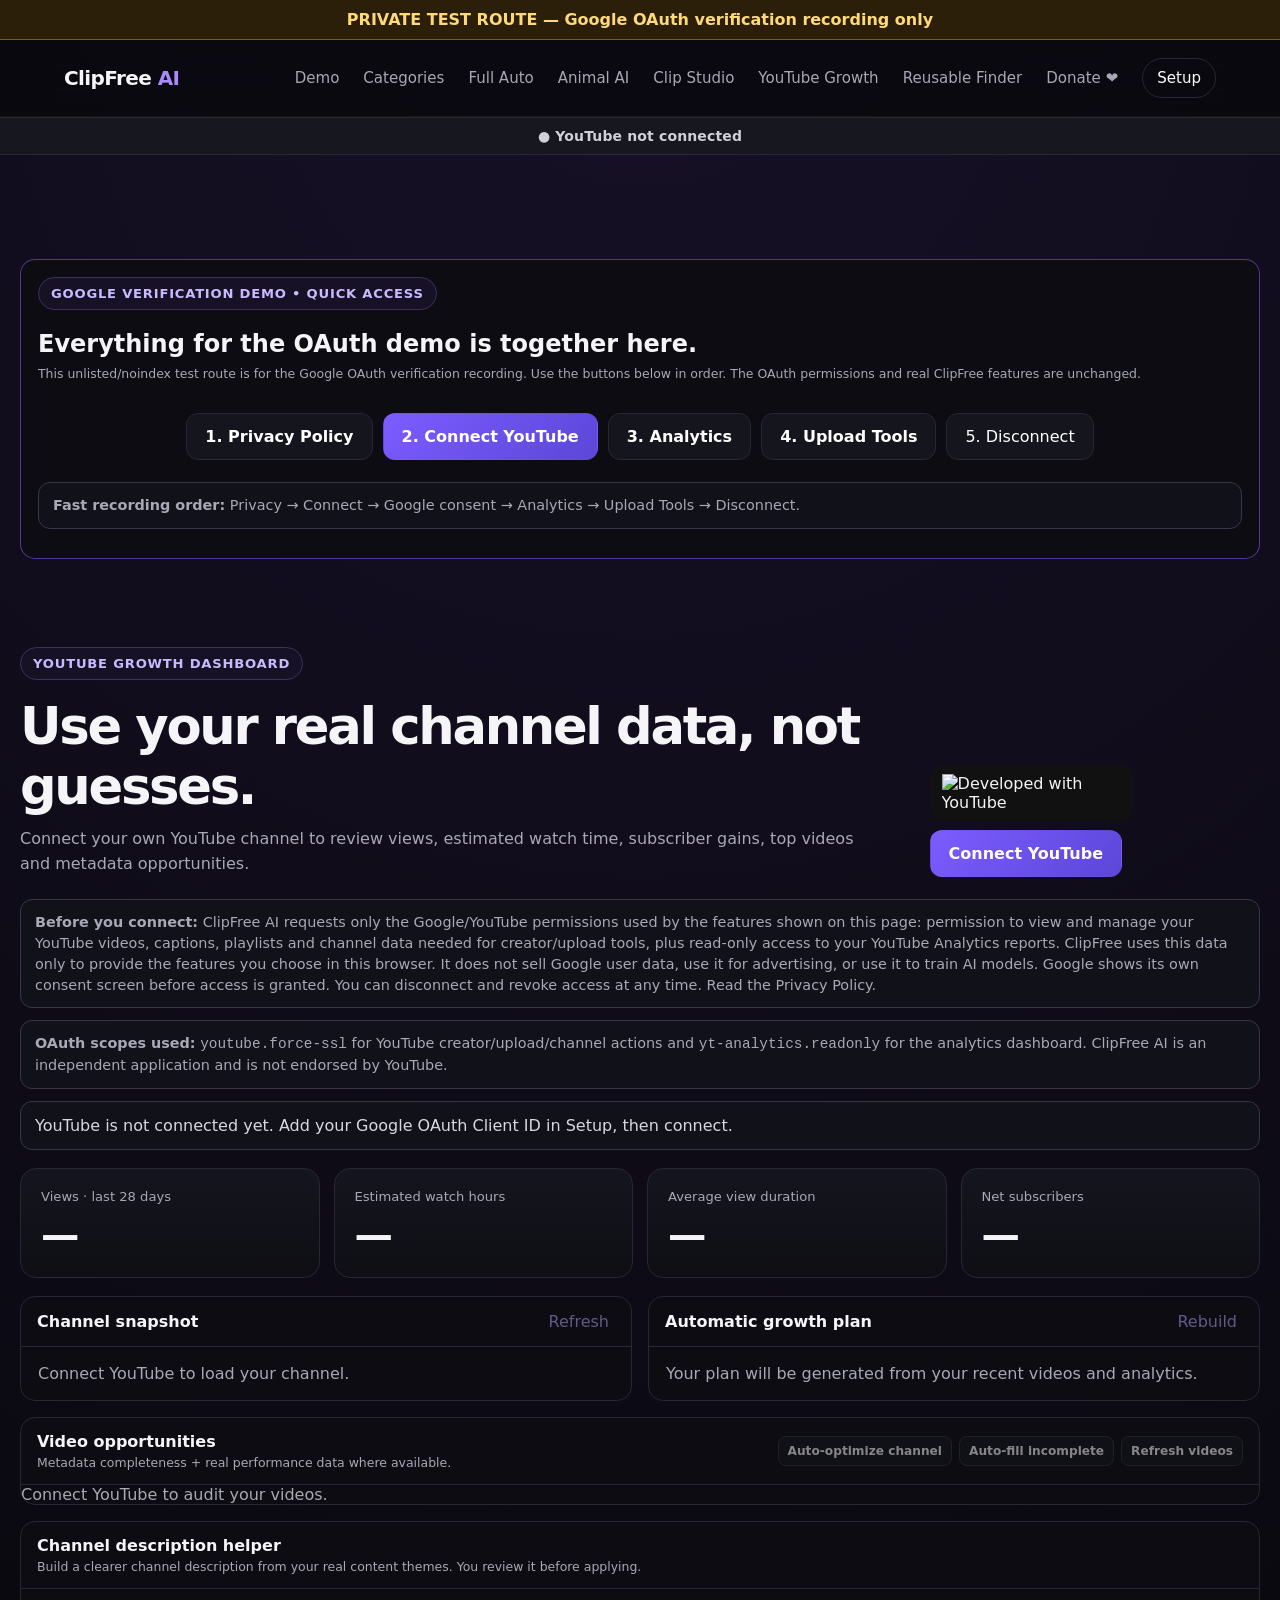
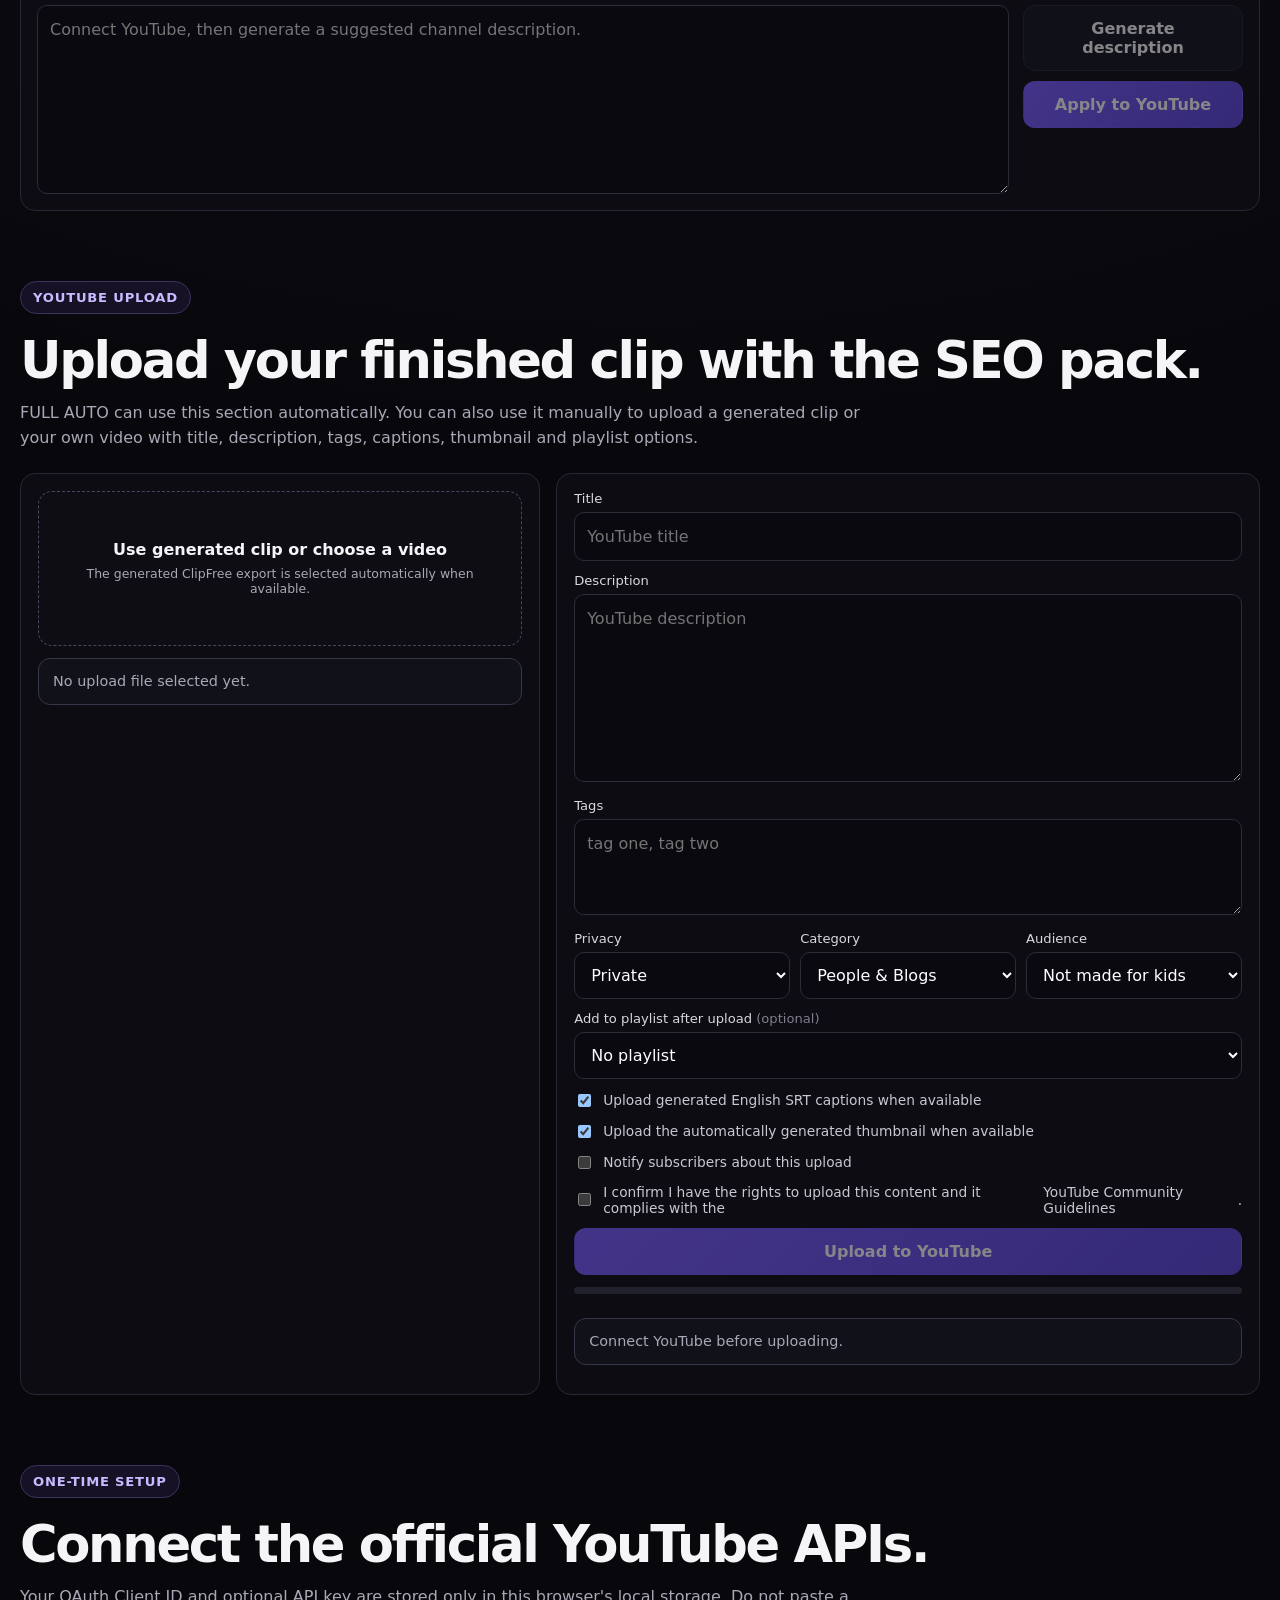
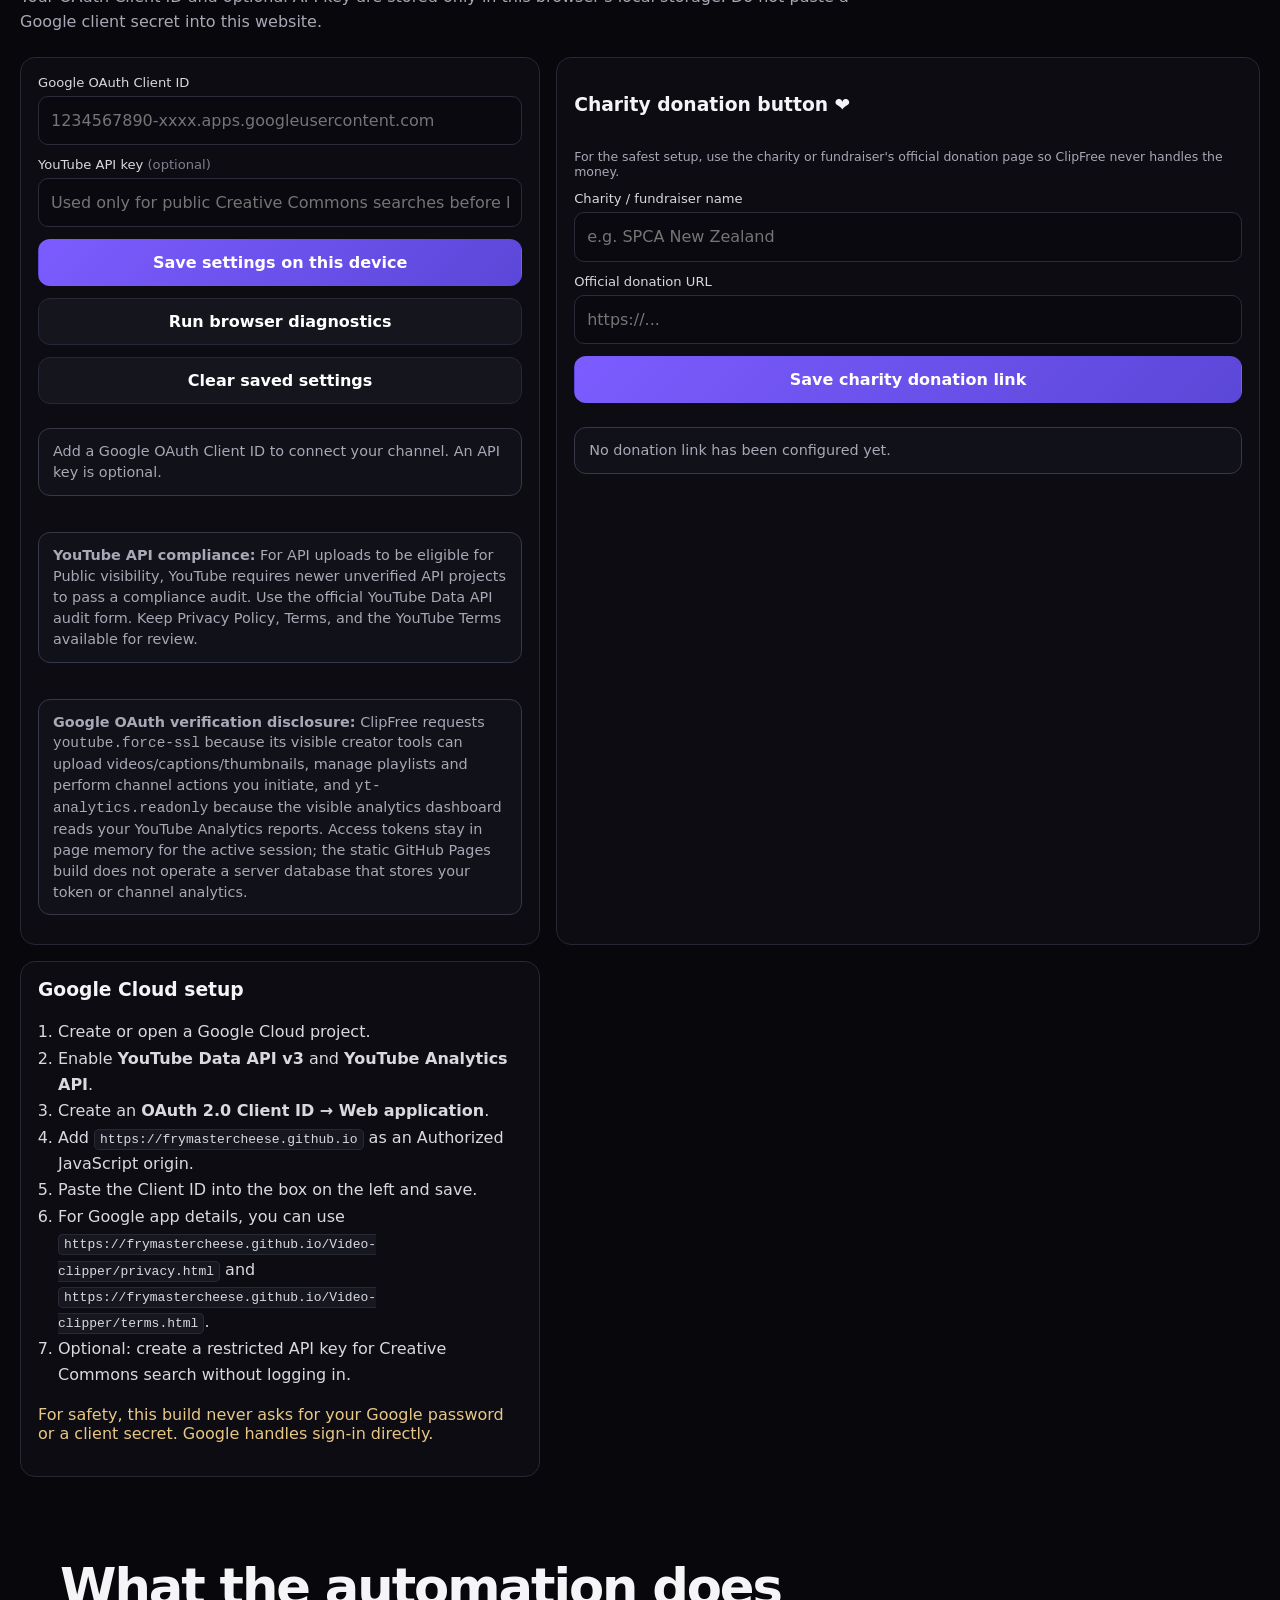
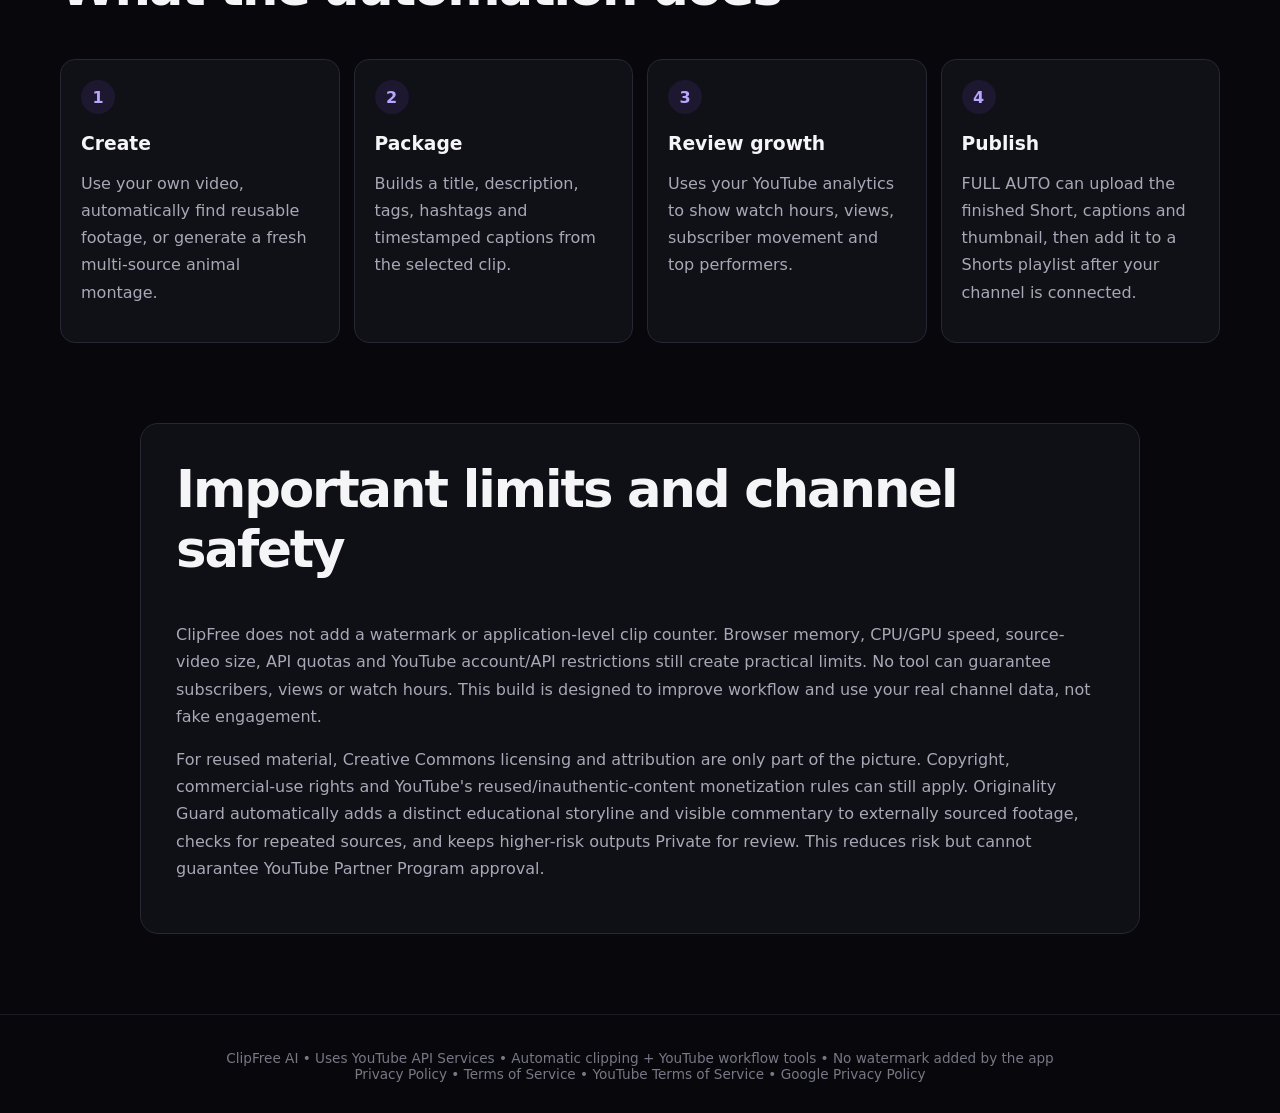
==== oauth-demo.html @ eaf2c815 "Add files via upload" ====
<!doctype html>
<html lang="en">
<head>
  <meta charset="utf-8" />
  <meta name="viewport" content="width=device-width,initial-scale=1" />
  <meta name="theme-color" content="#0b0b10" />
  <title>ClipFree AI — Google OAuth Verification Test Route</title>
  <meta name="description" content="Automatic browser-based AI clipping, YouTube SEO, channel analytics, Creative Commons discovery and YouTube uploads. No watermark added by the app." />
  <meta name="keywords" content="AI video clipper, YouTube Shorts, YouTube SEO, channel analytics, Creative Commons video finder, no watermark video clipper" />
  <meta name="robots" content="noindex,nofollow,noarchive" />
  <meta property="og:type" content="website" />
  <meta property="og:title" content="ClipFree AI — Video Clipper + YouTube Growth Suite" />
  <meta property="og:description" content="Clip videos, build YouTube metadata, review channel performance and upload from one browser-based tool." />
  <meta name="twitter:card" content="summary_large_image" />
  <link rel="stylesheet" href="styles.css" />
  <script src="https://accounts.google.com/gsi/client" async defer></script>
  <script type="application/ld+json">
  {
    "@context":"https://schema.org",
    "@type":"WebApplication",
    "name":"ClipFree AI",
    "applicationCategory":"MultimediaApplication",
    "operatingSystem":"Any modern web browser",
    "offers":{"@type":"Offer","price":"0","priceCurrency":"USD"},
    "description":"Browser-based AI-assisted video clipping, YouTube metadata generation, analytics and channel workflow tools."
  }
  </script>

  <style>
    /* Private verification route: keep all required DOM in place, but hide unrelated UI. */
    body.oauth-demo-route .hero,
    body.oauth-demo-route #category-wizard,
    body.oauth-demo-route #autopilot,
    body.oauth-demo-route #animal-generator,
    body.oauth-demo-route #studio,
    body.oauth-demo-route #finder,
    body.oauth-demo-route #donate { display:none !important; }
    body.oauth-demo-route #verification-demo { padding-top:18px !important; }
    .oauth-test-route-banner {
      padding:10px 14px;
      text-align:center;
      font-weight:900;
      background:#2b1f09;
      color:#ffd978;
      border-bottom:1px solid #735c20;
    }
  </style>

</head>
<body class="oauth-demo-route">
  <div class="oauth-test-route-banner">
    PRIVATE TEST ROUTE — Google OAuth verification recording only
  </div>
  <header class="topbar">
    <a class="brand" href="#">ClipFree <span>AI</span></a>
    <nav>
      <a href="#verification-demo">Demo</a>
      <a href="#category-wizard">Categories</a>
      <a href="#autopilot">Full Auto</a>
      <a href="#animal-generator">Animal AI</a>
      <a href="#studio">Clip Studio</a>
      <a href="#youtube-growth">YouTube Growth</a>
      <a href="#finder">Reusable Finder</a>
      <a href="#donate">Donate ❤️</a>
      <a class="pill" href="#setup">Setup</a>
    </nav>
  </header>

  <a id="topYoutubeConnection" href="#youtube-growth" aria-live="polite"
     style="display:block;text-align:center;text-decoration:none;padding:10px 14px;font-size:14px;font-weight:800;letter-spacing:.01em;background:#17171f;color:#d0d0da;border-top:1px solid #272735;border-bottom:1px solid #272735">
    ● YouTube not connected
  </a>

  <main>
    <section class="hero">
      <div class="badge">AUTO CLIPPING • YOUTUBE SEO • CHANNEL ANALYTICS • NO WATERMARK</div>
      <h1>Turn one video into <span>a complete YouTube workflow.</span></h1>
      <p class="lead">ClipFree AI can transcribe videos, find strong moments, export Shorts, generate YouTube metadata, review your channel analytics, find Creative Commons source videos and upload finished clips after you connect your own YouTube account.</p>
      <div class="hero-actions">
        <a class="primary" href="#autopilot">Start FULL AUTO</a>
        <a class="secondary" href="#animal-generator">Create animal Short</a>
        <button class="secondary donate-action" type="button">Donate to charity ❤️</button>
      </div>
      <div class="trust-row">
        <span>✓ Runs in your browser</span><span>✓ No watermark added</span><span>✓ No paid AI API required</span><span>✓ Official YouTube APIs</span><span>✓ You stay in control of publishing</span>
      </div>
    </section>


    <section id="verification-demo" class="growth-shell" style="padding-top:18px;padding-bottom:18px">
      <section class="growth-card wide-card" style="border:1px solid rgba(139,92,246,.55)">
        <div class="card-body">
          <div class="badge">GOOGLE VERIFICATION DEMO • QUICK ACCESS</div>
          <h2 style="margin-bottom:8px">Everything for the OAuth demo is together here.</h2>
          <p class="subcopy" style="margin-bottom:14px">This unlisted/noindex test route is for the Google OAuth verification recording. Use the buttons below in order. The OAuth permissions and real ClipFree features are unchanged.</p>

          <div class="hero-actions" style="display:flex;flex-wrap:wrap;gap:10px;align-items:center">
            <a class="secondary" href="privacy.html">1. Privacy Policy</a>
            <button id="demoConnectYoutube" class="primary" type="button">2. Connect YouTube</button>
            <a class="secondary" href="#youtube-growth">3. Analytics</a>
            <a class="secondary" href="#upload">4. Upload Tools</a>
            <button id="demoDisconnectYoutube" class="secondary" type="button">5. Disconnect</button>
          </div>

          <div class="notice subtle" style="margin-top:14px">
            <strong>Fast recording order:</strong> Privacy → Connect → Google consent → Analytics → Upload Tools → Disconnect.
          </div>
        </div>
      </section>
    </section>

    <section id="category-wizard" class="growth-shell">
      <div class="section-title">
        <div>
          <div class="badge">CATEGORY PAGES • STEP BY STEP</div>
          <h2>Choose a category, then tap Next.</h2>
          <p>This quick setup fills the existing FULL AUTO and Animal AI controls for you. Use Back and Next like separate pages, then start the workflow from the final page.</p>
        </div>
      </div>

      <section class="growth-card category-wizard-card">
        <div class="card-body">
          <div class="category-wizard-progress" aria-label="Setup progress">
            <span data-wizard-dot="0" class="active">1</span>
            <span data-wizard-dot="1">2</span>
            <span data-wizard-dot="2">3</span>
            <span data-wizard-dot="3">4</span>
          </div>

          <div class="category-wizard-page active" data-wizard-page="0">
            <h3>Page 1 — Choose your category</h3>
            <p class="subcopy">Pick the type of Shorts you want ClipFree to create automatically.</p>
            <div class="category-choice-grid">
              <button type="button" class="category-choice" data-category="lions" data-topic="lion wildlife">🦁 <strong>Lions</strong><span>Big-cat wildlife</span></button>
              <button type="button" class="category-choice" data-category="wildlife" data-topic="wild animals wildlife nature">🌍 <strong>Wildlife</strong><span>Mixed wild animals</span></button>
              <button type="button" class="category-choice" data-category="kittens" data-topic="cute kitten cat playing">🐱 <strong>Kittens</strong><span>Cute cat Shorts</span></button>
              <button type="button" class="category-choice" data-category="puppies" data-topic="cute puppy dog playing">🐶 <strong>Puppies</strong><span>Cute dog Shorts</span></button>
              <button type="button" class="category-choice" data-category="tigers" data-topic="tiger wildlife">🐅 <strong>Tigers</strong><span>Wild big cats</span></button>
              <button type="button" class="category-choice" data-category="elephants" data-topic="elephant wildlife">🐘 <strong>Elephants</strong><span>Safari wildlife</span></button>
              <button type="button" class="category-choice" data-category="wolves" data-topic="wolf wildlife">🐺 <strong>Wolves</strong><span>Predator wildlife</span></button>
              <button type="button" class="category-choice" data-category="bears" data-topic="bear wildlife">🐻 <strong>Bears</strong><span>Wildlife moments</span></button>
            </div>
          </div>

          <div class="category-wizard-page" data-wizard-page="1">
            <h3>Page 2 — Choose the style</h3>
            <p class="subcopy">This controls the story tone and title style. FULL AUTO still checks the actual source before making action claims.</p>
            <div class="category-choice-grid style-grid">
              <button type="button" class="category-choice" data-style="documentary">🎬 <strong>Documentary</strong><span>Clear facts and wildlife context</span></button>
              <button type="button" class="category-choice" data-style="dramatic">⚡ <strong>Dramatic</strong><span>Stronger hooks and action</span></button>
              <button type="button" class="category-choice" data-style="cute">❤️ <strong>Cute</strong><span>Warm, friendly packaging</span></button>
              <button type="button" class="category-choice" data-style="calm">🌿 <strong>Calm</strong><span>Relaxed nature tone</span></button>
            </div>
          </div>

          <div class="category-wizard-page" data-wizard-page="2">
            <h3>Page 3 — Batch and publishing</h3>
            <div class="form-grid category-wizard-form">
              <label><span>How many Shorts?</span>
                <select id="wizardBatchCount">
                  <option value="1">1 Short</option><option value="2">2 Shorts</option><option value="3" selected>3 Shorts</option>
                  <option value="4">4 Shorts</option><option value="5">5 Shorts</option><option value="6">6 Shorts</option>
                  <option value="7">7 Shorts</option><option value="8">8 Shorts</option>
                </select>
              </label>
              <label><span>Visibility</span>
                <select id="wizardPrivacy">
                  <option value="private" selected>Private — safest until API audit passes</option>
                  <option value="unlisted">Unlisted</option>
                  <option value="public">Public — use after YouTube approval</option>
                </select>
              </label>
              <label><span>Audience strategy</span>
                <select id="wizardAudience">
                  <option value="premium-en" selected>International English — US, Canada, UK, Australia, NZ</option>
                </select>
              </label>
            </div>
            <div class="notice subtle">The app can optimize packaging for these English-speaking markets, but YouTube decides which viewers receive each Short.</div>
          </div>

          <div class="category-wizard-page" data-wizard-page="3">
            <h3>Page 4 — Ready</h3>
            <div id="wizardSummary" class="notice good">Choose a category and style to finish setup.</div>
            <div class="wizard-final-actions">
              <button id="wizardStartAnimal" type="button" class="primary">Open Animal AI setup</button>
              <button id="wizardStartAuto" type="button" class="secondary">Open FULL AUTO setup</button>
            </div>
            <p class="subcopy">Your category, topic, style, batch size and visibility are copied into the existing ClipFree controls automatically.</p>
          </div>

          <div class="category-wizard-nav">
            <button id="wizardBack" type="button" class="secondary" disabled>← Back</button>
            <span id="wizardPageLabel">Page 1 of 4</span>
            <button id="wizardNext" type="button" class="primary">Next →</button>
          </div>
        </div>
      </section>
    </section>

    <section id="autopilot" class="growth-shell autopilot-shell">
      <div class="section-title">
        <div>
          <div class="badge">FULL AUTO • FREE VIDEO FINDER • YOUTUBE UPLOAD</div>
          <h2>Pick a source once. ClipFree handles the rest.</h2>
          <p>Use your own video or let ClipFree search Wikimedia Commons for downloadable, openly licensed video. After a source is chosen it can automatically transcribe, find the strongest moment, crop to 9:16, create captions and a thumbnail, generate YouTube SEO and attribution, upload to YouTube, and add the upload to a Shorts playlist.</p>
        </div>
      </div>

      <div class="autopilot-grid">
        <section class="growth-card autopilot-card">
          <div class="card-body form-grid">
            <h3>Option 1 — Find a free video automatically</h3>
            <label><span>Topic</span><input id="autoTopic" type="search" placeholder="e.g. lions, wildlife, animal rescue" /></label>
            <label><span>How many vertical Shorts?</span>
              <select id="autoBatchCount">
                <option value="1" selected>1 Short</option><option value="2">2 Shorts</option><option value="3">3 Shorts</option><option value="4">4 Shorts</option>
                <option value="5">5 Shorts</option><option value="6">6 Shorts</option><option value="7">7 Shorts</option><option value="8">8 Shorts</option>
              </select>
            </label>
            <label><span>FULL AUTO visibility</span>
              <select id="autoPrivacy">
                <option value="private" selected>Private — use until YouTube API audit passes</option>
                <option value="unlisted">Unlisted</option>
                <option value="public">Public — use after YouTube approves the API project</option>
              </select>
            </label>
            <label class="checkline"><input id="autoUploadCertification" type="checkbox" /> I confirm I have the rights to upload this content and it complies with the <a href="https://www.youtube.com/howyoutubeworks/policies/community-guidelines/" target="_blank" rel="noopener">YouTube Community Guidelines</a>.</label>
            <button id="autoFindCreateUpload" class="primary">Find free videos → create → upload batch</button>
            <div id="autoFinderStatus" class="notice subtle">Uses Wikimedia Commons videos with straightforward reuse licences such as Public Domain, CC0 or CC BY. ClipFree keeps source/licence attribution with the upload.</div>
          </div>
        </section>

        <section class="growth-card autopilot-card">
          <div class="card-body form-grid">
            <h3>Option 2 — Use your own video</h3>
            <label class="upload-box compact-upload" for="autoLocalFile">
              <input id="autoLocalFile" type="file" accept="video/*" multiple />
              <strong id="autoLocalFileLabel">Choose 1–8 videos</strong>
              <span>ClipFree processes and uploads them one at a time so your phone uses less memory.</span>
            </label>
            <button id="autoStartLocal" class="primary" disabled>Auto create + upload selected videos</button>
          </div>
        </section>
      </div>

      <section class="growth-card wide-card autopilot-progress-card">
        <div class="card-body">
          <div class="status-line"><span>FULL AUTO status</span><strong id="autoStatusText">Ready</strong></div>
          <div class="progress"><div id="autoProgressBar"></div></div>
          <div id="autoStatusDetail" class="notice subtle">Connect YouTube once, then choose a source. For new/unverified YouTube API projects, Google may force automatic uploads to Private until the project passes its audit.</div>
        </div>
      </section>

      <section class="growth-card wide-card">
        <div class="panel-head">
          <div><h3>Reliable upload queue</h3><p class="subcopy">Each Short is tracked separately. Retryable YouTube server errors are retried automatically up to 3 times. Failed items remain visible instead of disappearing.</p></div>
          <button id="retryFailedUploads" class="secondary small-btn" type="button">Retry failed</button>
        </div>
        <div id="uploadQueue" class="card-body muted">No FULL AUTO jobs yet.</div>
      </section>

      <section class="growth-card wide-card">
        <div class="panel-head"><div><h3>Free downloadable video results</h3><p class="subcopy">These results come from Wikimedia Commons, not YouTube ripping. FULL AUTO filters for Public Domain, CC0 or attribution-only CC BY sources and keeps the source/licence credit in the YouTube description.</p></div></div>
        <div id="commonsResults" class="video-result-grid card-body"></div>
      </section>
    </section>



    <section id="animal-generator" class="growth-shell animal-shell">
      <div class="section-title">
        <div>
          <div class="badge">FREE AI-ASSISTED ANIMAL SHORTS GENERATOR</div>
          <h2>Lions, wildlife, kittens and puppies — up to 8 at once.</h2>
          <p>ClipFree finds multiple reusable animal clips from Wikimedia Commons, builds fresh vertical 9:16 montages in your browser, adds open-licensed real animal sounds when available, creates story captions and stronger thumbnails, then sends every Short through SEO, attribution, upload and Shorts-playlist automation.</p>
        </div>
      </div>

      <div class="animal-preset-row" role="group" aria-label="Animal presets">
        <button class="animal-preset active" data-animal-preset="lions" type="button">🦁 Lions</button>
        <button class="animal-preset" data-animal-preset="wildlife" type="button">🦒 Wild animals</button>
        <button class="animal-preset" data-animal-preset="kittens" type="button">🐱 Cute kittens</button>
        <button class="animal-preset" data-animal-preset="puppies" type="button">🐶 Cute puppies</button>
      </div>

      <div class="autopilot-grid">
        <section class="growth-card">
          <div class="card-body form-grid">
            <h3>Animal video idea</h3>
            <label><span>Custom topic <em>(optional)</em></span><input id="animalTopic" placeholder="e.g. lion cubs playing, funny kittens, safari animals" /></label>
            <label><span>Style</span>
              <select id="animalStyle">
                <option value="documentary" selected>Wildlife documentary</option>
                <option value="cute">Cute & wholesome</option>
                <option value="dramatic">Dramatic / epic</option>
                <option value="calm">Calm / relaxing</option>
              </select>
            </label>
            <label><span>Target length</span>
              <select id="animalDuration">
                <option value="15">About 15 seconds</option>
                <option value="24" selected>About 24 seconds</option>
                <option value="30">About 30 seconds</option>
              </select>
            </label>
            <label><span>How many Shorts in this batch?</span>
              <select id="animalBatchCount">
                <option value="1" selected>1 Short</option><option value="2">2 Shorts</option><option value="3">3 Shorts</option><option value="4">4 Shorts</option>
                <option value="5">5 Shorts</option><option value="6">6 Shorts</option><option value="7">7 Shorts</option><option value="8">8 Shorts</option>
              </select>
            </label>
            <label class="checkline"><input id="animalSounds" type="checkbox" checked /> Add real open-licensed animal sounds automatically when a suitable recording is available</label>
            <button id="generateAnimalVideo" class="primary big-auto-button" type="button">✨ Generate + upload animal Shorts</button>
            <div id="animalGeneratorStatus" class="notice subtle">Choose 1–8. ClipFree creates each vertical 9:16 Short one at a time, adds SEO, story captions, thumbnail, attribution and real animal audio when available, then uploads automatically.</div>
            <div class="progress"><div id="animalGeneratorProgress"></div></div>
          </div>
        </section>

        <section class="growth-card">
          <div class="panel-head"><div><h3>Sources used</h3><p class="subcopy">ClipFree only uses results whose metadata indicates a straightforward reuse licence. Always keep the generated attribution in the description.</p></div></div>
          <div id="animalSourceResults" class="animal-source-list card-body muted">Press Generate to find suitable sources.</div>
        </section>
      </div>
    </section>

    <section id="studio" class="studio-shell">
      <aside class="sidebar">
        <h2>Automatic Clip Studio</h2>
        <p>Choose a video. With Auto Mode enabled, the site handles transcription, highlight selection, SEO and export.</p>

        <label class="upload-box" for="videoInput">
          <input id="videoInput" type="file" accept="video/*" />
          <strong>Choose a video</strong>
          <span>MP4, MOV, WebM and most browser-readable formats</span>
        </label>

        <label class="toggle-card">
          <span>
            <strong>Auto Mode</strong>
            <small>Analyze → best highlight → YouTube SEO → export</small>
          </span>
          <input id="autoMode" type="checkbox" checked />
        </label>

        <label class="toggle-card compact-toggle">
          <span>
            <strong>Auto-export best clip</strong>
            <small>Automatically renders the top-ranked clip</small>
          </span>
          <input id="autoExport" type="checkbox" checked />
        </label>

        <div class="control-group">
          <label for="ratio">Output format</label>
          <select id="ratio">
            <option value="9:16" selected>9:16 — YouTube Shorts / Reels / TikTok</option>
            <option value="1:1">1:1 — Square</option>
            <option value="16:9">16:9 — YouTube / Landscape</option>
            <option value="original">Original</option>
          </select>
        </div>

        <div class="control-group">
          <label for="clipLength">Automatic clip length</label>
          <select id="clipLength">
            <option value="30">Around 30 seconds</option>
            <option value="45" selected>Around 45 seconds</option>
            <option value="60">Up to 60 seconds</option>
          </select>
        </div>

        <div class="control-group inline-two">
          <div>
            <label for="startTime">Start (sec)</label>
            <input id="startTime" type="number" min="0" step="0.1" value="0" />
          </div>
          <div>
            <label for="endTime">End (sec)</label>
            <input id="endTime" type="number" min="0" step="0.1" value="30" />
          </div>
        </div>

        <button id="aiButton" class="primary full" disabled>Run automatic AI</button>
        <button id="exportButton" class="secondary full" disabled>Export selected clip</button>

        <div class="status-card">
          <div class="status-line"><span>Status</span><strong id="statusText">Waiting for a video</strong></div>
          <div class="progress"><div id="progressBar"></div></div>
          <small id="statusHint">First use may download the free AI model and video engine.</small>
        </div>
      </aside>

      <section class="workspace">
        <div class="video-card">
          <video id="preview" controls playsinline></video>
          <div id="emptyPreview" class="empty-preview">
            <div class="play-icon">▶</div>
            <h3>Your video preview will appear here</h3>
            <p>Auto Mode starts after the video is ready.</p>
          </div>
        </div>

        <div class="panel-grid">
          <section class="panel">
            <div class="panel-head">
              <h3>AI highlights</h3>
              <span id="highlightCount" class="counter">0 clips</span>
            </div>
            <div id="highlights" class="highlights empty-list">Upload a video to automatically find highlights.</div>
          </section>

          <section class="panel">
            <div class="panel-head"><h3>Transcript</h3><button id="copyTranscript" class="text-btn" disabled>Copy</button></div>
            <div id="transcript" class="transcript empty-list">Your transcript will appear here.</div>
          </section>
        </div>

        <section class="seo-panel">
          <div class="panel-head seo-head">
            <div>
              <h3>YouTube SEO Pack</h3>
              <p>Automatically generated from the selected clip.</p>
            </div>
            <button id="copySeo" class="secondary small-btn" disabled>Copy all SEO</button>
          </div>

          <div class="seo-grid">
            <label class="seo-field seo-title-field">
              <span>YouTube title</span>
              <textarea id="seoTitle" rows="2" placeholder="Generated title will appear here"></textarea>
              <button class="copy-field" data-copy="seoTitle" disabled>Copy title</button>
            </label>

            <label class="seo-field seo-description-field">
              <span>Description</span>
              <textarea id="seoDescription" rows="7" placeholder="Generated description will appear here"></textarea>
              <button class="copy-field" data-copy="seoDescription" disabled>Copy description</button>
            </label>

            <label class="seo-field">
              <span>Tags / keywords</span>
              <textarea id="seoTags" rows="5" placeholder="Generated tags will appear here"></textarea>
              <button class="copy-field" data-copy="seoTags" disabled>Copy tags</button>
            </label>

            <label class="seo-field">
              <span>Hashtags</span>
              <textarea id="seoHashtags" rows="5" placeholder="Generated hashtags will appear here"></textarea>
              <button class="copy-field" data-copy="seoHashtags" disabled>Copy hashtags</button>
            </label>
          </div>

          <div class="seo-actions">
            <button id="downloadSeo" class="secondary" disabled>Download SEO text</button>
            <button id="downloadSrt" class="secondary" disabled>Download captions (.srt)</button>
          </div>
        </section>

        <section id="downloadPanel" class="download-panel hidden">
          <div>
            <strong>Your clip is ready</strong>
            <p>No watermark added. The finished clip can also be sent to the YouTube Upload section below.</p>
          </div>
          <a id="downloadLink" class="primary" download="clipfree-ai-youtube-short.mp4">Download clip</a>
        </section>
      </section>
    </section>

    <section id="youtube-growth" class="growth-shell">
      <div class="section-title">
        <div>
          <div class="badge">YOUTUBE GROWTH DASHBOARD</div>
          <h2>Use your real channel data, not guesses.</h2>
          <p>Connect your own YouTube channel to review views, estimated watch time, subscriber gains, top videos and metadata opportunities.</p>
        </div>
        <div class="connect-actions">
          <a href="#upload" aria-label="Go to ClipFree's YouTube upload tools" style="display:inline-flex;align-items:center;justify-content:center;background:#111;border-radius:10px;padding:8px 12px;text-decoration:none">
            <img src="https://developers.google.com/static/youtube/images/developed-with-youtube-sentence-case-light.png" alt="Developed with YouTube" style="display:block;width:180px;max-width:42vw;height:auto" />
          </a>
          <button id="connectYoutube" class="primary">Connect YouTube</button>
          <button id="disconnectYoutube" class="secondary hidden">Disconnect</button>
        </div>
      </div>

      <div class="notice subtle" style="margin-bottom:12px">
        <strong>Before you connect:</strong> ClipFree AI requests only the Google/YouTube permissions used by the features shown on this page: permission to view and manage your YouTube videos, captions, playlists and channel data needed for creator/upload tools, plus read-only access to your YouTube Analytics reports. ClipFree uses this data only to provide the features you choose in this browser. It does not sell Google user data, use it for advertising, or use it to train AI models. Google shows its own consent screen before access is granted. You can disconnect and revoke access at any time. <a href="privacy.html">Read the Privacy Policy</a>.
      </div>
      <div class="notice subtle" style="margin-bottom:12px">
        <strong>OAuth scopes used:</strong> <code>youtube.force-ssl</code> for YouTube creator/upload/channel actions and <code>yt-analytics.readonly</code> for the analytics dashboard. ClipFree AI is an independent application and is not endorsed by YouTube.
      </div>

      <div id="youtubeConnectionStatus" class="notice">YouTube is not connected yet. Add your Google OAuth Client ID in Setup, then connect.</div>

      <div class="metric-grid">
        <article class="metric-card"><span>Views · last 28 days</span><strong id="metricViews">—</strong></article>
        <article class="metric-card"><span>Estimated watch hours</span><strong id="metricWatchHours">—</strong></article>
        <article class="metric-card"><span>Average view duration</span><strong id="metricAvgDuration">—</strong></article>
        <article class="metric-card"><span>Net subscribers</span><strong id="metricNetSubs">—</strong></article>
      </div>

      <div class="growth-grid">
        <section class="growth-card">
          <div class="panel-head"><h3>Channel snapshot</h3><button id="refreshChannel" class="text-btn" disabled>Refresh</button></div>
          <div id="channelSnapshot" class="card-body muted">Connect YouTube to load your channel.</div>
        </section>

        <section class="growth-card">
          <div class="panel-head"><h3>Automatic growth plan</h3><button id="buildGrowthPlan" class="text-btn" disabled>Rebuild</button></div>
          <div id="growthPlan" class="card-body muted">Your plan will be generated from your recent videos and analytics.</div>
        </section>
      </div>

      <section class="growth-card wide-card">
        <div class="panel-head">
          <div><h3>Video opportunities</h3><p class="subcopy">Metadata completeness + real performance data where available.</p></div>
          <div class="mini-actions"><button id="autoOptimizeChannel" class="primary small-btn" disabled>Auto-optimize channel</button><button id="autoFixMetadata" class="secondary small-btn" disabled>Auto-fill incomplete</button><button id="loadMoreVideos" class="secondary small-btn" disabled>Refresh videos</button></div>
        </div>
        <div id="videoAuditTable" class="table-wrap muted">Connect YouTube to audit your videos.</div>
      </section>

      <section class="growth-card wide-card">
        <div class="panel-head"><div><h3>Channel description helper</h3><p class="subcopy">Build a clearer channel description from your real content themes. You review it before applying.</p></div></div>
        <div class="editor-row">
          <textarea id="channelDescriptionDraft" rows="7" placeholder="Connect YouTube, then generate a suggested channel description."></textarea>
          <div class="stack-actions">
            <button id="generateChannelDescription" class="secondary" disabled>Generate description</button>
            <button id="applyChannelDescription" class="primary" disabled>Apply to YouTube</button>
          </div>
        </div>
      </section>
    </section>

    <section id="finder" class="growth-shell">
      <div class="section-title">
        <div>
          <div class="badge">YOUTUBE CREATIVE COMMONS DISCOVERY</div>
          <h2>Find YouTube videos marked for reuse.</h2>
          <p>This separate discovery tool searches videos YouTube reports as Creative Commons and builds attribution text. It does not rip or download YouTube videos. For a source ClipFree can automatically download and process, use the FULL AUTO Wikimedia Commons finder above.</p>
        </div>
      </div>

      <div class="finder-bar">
        <input id="ccSearchQuery" type="search" placeholder="Search a topic, e.g. New Zealand travel" />
        <button id="ccSearchButton" class="primary">Find Creative Commons videos</button>
      </div>
      <div id="ccFinderStatus" class="notice subtle">Connect YouTube or add an API key in Setup to search.</div>
      <div id="ccResults" class="video-result-grid"></div>
    </section>

    <section id="upload" class="growth-shell">
      <div class="section-title">
        <div>
          <div class="badge">YOUTUBE UPLOAD</div>
          <h2>Upload your finished clip with the SEO pack.</h2>
          <p>FULL AUTO can use this section automatically. You can also use it manually to upload a generated clip or your own video with title, description, tags, captions, thumbnail and playlist options.</p>
        </div>
      </div>

      <div class="upload-grid">
        <section class="growth-card">
          <div class="card-body">
            <label class="upload-box compact-upload" for="youtubeUploadFile">
              <input id="youtubeUploadFile" type="file" accept="video/*" />
              <strong id="youtubeUploadFileLabel">Use generated clip or choose a video</strong>
              <span>The generated ClipFree export is selected automatically when available.</span>
            </label>
            <div id="youtubeUploadReady" class="notice subtle">No upload file selected yet.</div>
          </div>
        </section>

        <section class="growth-card">
          <div class="card-body form-grid">
            <label><span>Title</span><input id="uploadTitle" maxlength="100" placeholder="YouTube title" /></label>
            <label><span>Description</span><textarea id="uploadDescription" rows="7" placeholder="YouTube description"></textarea></label>
            <label><span>Tags</span><textarea id="uploadTags" rows="3" placeholder="tag one, tag two"></textarea></label>
            <div class="inline-three">
              <label><span>Privacy</span><select id="uploadPrivacy"><option value="private" selected>Private</option><option value="unlisted">Unlisted</option><option value="public">Public</option></select></label>
              <label><span>Category</span><select id="uploadCategory"><option value="22" selected>People & Blogs</option><option value="15">Pets & Animals</option><option value="24">Entertainment</option><option value="10">Music</option><option value="26">Howto & Style</option><option value="28">Science & Technology</option><option value="27">Education</option></select></label>
              <label><span>Audience</span><select id="uploadMadeForKids"><option value="false" selected>Not made for kids</option><option value="true">Made for kids</option></select></label>
            </div>
            <label><span>Add to playlist after upload <em>(optional)</em></span><select id="uploadPlaylist"><option value="">No playlist</option></select></label>
            <label class="checkline"><input id="uploadCaptions" type="checkbox" checked /> Upload generated English SRT captions when available</label>
            <label class="checkline"><input id="uploadThumbnail" type="checkbox" checked /> Upload the automatically generated thumbnail when available</label>
            <label class="checkline"><input id="notifySubscribers" type="checkbox" /> Notify subscribers about this upload</label>
            <label class="checkline"><input id="uploadCertification" type="checkbox" /> I confirm I have the rights to upload this content and it complies with the <a href="https://www.youtube.com/howyoutubeworks/policies/community-guidelines/" target="_blank" rel="noopener">YouTube Community Guidelines</a>.</label>
            <button id="uploadToYoutube" class="primary" disabled>Upload to YouTube</button>
            <div class="progress upload-progress"><div id="youtubeUploadProgress"></div></div>
            <div id="youtubeUploadStatus" class="notice subtle">Connect YouTube before uploading.</div>
          </div>
        </section>
      </div>
    </section>

    <section id="setup" class="growth-shell setup-shell">
      <div class="section-title">
        <div>
          <div class="badge">ONE-TIME SETUP</div>
          <h2>Connect the official YouTube APIs.</h2>
          <p>Your OAuth Client ID and optional API key are stored only in this browser's local storage. Do not paste a Google client secret into this website.</p>
        </div>
      </div>

      <div class="setup-grid">
        <section class="growth-card">
          <div class="card-body form-grid">
            <label><span>Google OAuth Client ID</span><input id="googleClientId" placeholder="1234567890-xxxx.apps.googleusercontent.com" autocomplete="off" /></label>
            <label><span>YouTube API key <em>(optional)</em></span><input id="youtubeApiKey" placeholder="Used only for public Creative Commons searches before login" autocomplete="off" /></label>
            <button id="saveYoutubeSettings" class="primary">Save settings on this device</button>
            <button id="runDiagnostics" class="secondary">Run browser diagnostics</button>
            <button id="clearYoutubeSettings" class="secondary">Clear saved settings</button>
            <div id="settingsStatus" class="notice subtle">No credentials are bundled in this website.</div>
            <div id="diagnosticsStatus" class="notice subtle hidden"></div>
            <div class="notice subtle">
              <strong>YouTube API compliance:</strong> For API uploads to be eligible for Public visibility, YouTube requires newer unverified API projects to pass a compliance audit. Use the official
              <a href="https://support.google.com/youtube/contact/yt_api_form" target="_blank" rel="noopener">YouTube Data API audit form</a>.
              Keep <a href="privacy.html">Privacy Policy</a>, <a href="terms.html">Terms</a>, and the <a href="https://www.youtube.com/t/terms" target="_blank" rel="noopener">YouTube Terms</a> available for review.
            </div>
            <div class="notice subtle">
              <strong>Google OAuth verification disclosure:</strong> ClipFree requests <code>youtube.force-ssl</code> because its visible creator tools can upload videos/captions/thumbnails, manage playlists and perform channel actions you initiate, and <code>yt-analytics.readonly</code> because the visible analytics dashboard reads your YouTube Analytics reports. Access tokens stay in page memory for the active session; the static GitHub Pages build does not operate a server database that stores your token or channel analytics.
            </div>
          </div>
        </section>

        <section class="growth-card">
          <div class="card-body form-grid">
            <h3>Charity donation button ❤️</h3>
            <p class="subcopy">For the safest setup, use the charity or fundraiser's official donation page so ClipFree never handles the money.</p>
            <label><span>Charity / fundraiser name</span><input id="charityName" placeholder="e.g. SPCA New Zealand" autocomplete="off" /></label>
            <label><span>Official donation URL</span><input id="charityDonationUrl" placeholder="https://..." inputmode="url" autocomplete="off" /></label>
            <button id="saveCharitySettings" class="primary" type="button">Save charity donation link</button>
            <div id="charitySettingsStatus" class="notice subtle">No donation link has been configured yet.</div>
          </div>
        </section>

        <section class="growth-card">
          <div class="card-body setup-steps">
            <h3>Google Cloud setup</h3>
            <ol>
              <li>Create or open a Google Cloud project.</li>
              <li>Enable <strong>YouTube Data API v3</strong> and <strong>YouTube Analytics API</strong>.</li>
              <li>Create an <strong>OAuth 2.0 Client ID → Web application</strong>.</li>
              <li>Add <code>https://frymastercheese.github.io</code> as an Authorized JavaScript origin.</li>
              <li>Paste the Client ID into the box on the left and save.</li>
              <li>For Google app details, you can use <code>https://frymastercheese.github.io/Video-clipper/privacy.html</code> and <code>https://frymastercheese.github.io/Video-clipper/terms.html</code>.</li>
              <li>Optional: create a restricted API key for Creative Commons search without logging in.</li>
            </ol>
            <p class="warning-copy">For safety, this build never asks for your Google password or a client secret. Google handles sign-in directly.</p>
          </div>
        </section>
      </div>
    </section>



    <section id="donate" class="growth-shell donation-shell">
      <div class="donation-card">
        <div>
          <div class="badge">GIVE BACK ❤️</div>
          <h2>Support a charity directly.</h2>
          <p id="donationMessage">The owner can connect an official charity or fundraiser donation page in Setup. ClipFree does not collect or hold the donation.</p>
        </div>
        <button class="primary donation-main donate-action" type="button">Donate to charity ❤️</button>
      </div>
    </section>

    <section id="how" class="info-section">
      <h2>What the automation does</h2>
      <div class="cards">
        <article><span>1</span><h3>Create</h3><p>Use your own video, automatically find reusable footage, or generate a fresh multi-source animal montage.</p></article>
        <article><span>2</span><h3>Package</h3><p>Builds a title, description, tags, hashtags and timestamped captions from the selected clip.</p></article>
        <article><span>3</span><h3>Review growth</h3><p>Uses your YouTube analytics to show watch hours, views, subscriber movement and top performers.</p></article>
        <article><span>4</span><h3>Publish</h3><p>FULL AUTO can upload the finished Short, captions and thumbnail, then add it to a Shorts playlist after your channel is connected.</p></article>
      </div>
    </section>

    <section id="privacy" class="privacy-section">
      <h2>Important limits and channel safety</h2>
      <p>ClipFree does not add a watermark or application-level clip counter. Browser memory, CPU/GPU speed, source-video size, API quotas and YouTube account/API restrictions still create practical limits. No tool can guarantee subscribers, views or watch hours. This build is designed to improve workflow and use your real channel data, not fake engagement.</p>
      <p>For reused material, Creative Commons licensing and attribution are only part of the picture. Copyright, commercial-use rights and YouTube's reused/inauthentic-content monetization rules can still apply. Originality Guard automatically adds a distinct educational storyline and visible commentary to externally sourced footage, checks for repeated sources, and keeps higher-risk outputs Private for review. This reduces risk but cannot guarantee YouTube Partner Program approval.</p>
    </section>
  </main>

  <footer>ClipFree AI • Uses YouTube API Services • Automatic clipping + YouTube workflow tools • No watermark added by the app<br><a href="privacy.html">Privacy Policy</a> • <a href="terms.html">Terms of Service</a> • <a href="https://www.youtube.com/t/terms" target="_blank" rel="noopener">YouTube Terms of Service</a> • <a href="https://policies.google.com/privacy" target="_blank" rel="noopener">Google Privacy Policy</a></footer>

  <script type="module" src="app.js"></script>
  <script type="module" src="youtube.js"></script>
  <script type="module" src="animal-generator.js"></script>
  <script type="module" src="site.js"></script>
  <script type="module" src="premium-auto.js"></script>
  <script type="module" src="originality-guard.js"></script>
  <script type="module" src="category-pages.js"></script>
  <script>
    (() => {
      const demoConnect = document.getElementById('demoConnectYoutube');
      const demoDisconnect = document.getElementById('demoDisconnectYoutube');

      demoConnect?.addEventListener('click', () => {
        document.getElementById('connectYoutube')?.click();
      });

      demoDisconnect?.addEventListener('click', () => {
        document.getElementById('disconnectYoutube')?.click();
      });
    })();
  </script>

  <script>
    window.addEventListener('load', () => {
      setTimeout(() => document.getElementById('verification-demo')?.scrollIntoView({block:'start'}), 250);
    });
  </script>

</body>
</html>
---- styles.css ----
:root{
  color-scheme:dark;
  --bg:#08080c;
  --panel:#111119;
  --panel2:#171720;
  --line:#272735;
  --text:#f5f5f7;
  --muted:#a8a8b6;
  --accent:#7c5cff;
  --accent2:#a78bfa;
  --good:#42d392;
}
*{box-sizing:border-box}
html{scroll-behavior:smooth}
body{margin:0;font-family:Inter,ui-sans-serif,system-ui,-apple-system,BlinkMacSystemFont,"Segoe UI",sans-serif;background:radial-gradient(circle at top,#171027 0,#08080c 34%);color:var(--text)}
a{color:inherit;text-decoration:none}
button,input,select,textarea{font:inherit}
button{cursor:pointer}.hidden{display:none!important}
button:disabled{opacity:.5;cursor:not-allowed}
.topbar{position:sticky;top:0;z-index:20;display:flex;justify-content:space-between;align-items:center;padding:18px clamp(20px,5vw,80px);background:rgba(8,8,12,.78);backdrop-filter:blur(20px);border-bottom:1px solid rgba(255,255,255,.06)}
.brand{font-weight:900;font-size:1.25rem;letter-spacing:-.03em}.brand span{color:var(--accent2)}
nav{display:flex;align-items:center;gap:24px;color:var(--muted);font-size:.94rem}nav a:hover{color:white}.pill{padding:10px 14px;border:1px solid var(--line);border-radius:999px;color:white}
.hero{padding:100px 20px 70px;text-align:center;max-width:1050px;margin:auto}.badge{display:inline-flex;padding:8px 12px;border:1px solid #3d315f;border-radius:999px;background:#171126;color:#c9baff;font-size:.82rem;font-weight:800;letter-spacing:.06em}.hero h1{font-size:clamp(2.6rem,7vw,5.7rem);line-height:.95;letter-spacing:-.065em;margin:25px 0 24px}.hero h1 span{background:linear-gradient(90deg,#fff,#a78bfa,#6ee7f9);-webkit-background-clip:text;background-clip:text;color:transparent}.lead{max-width:820px;margin:auto;color:var(--muted);font-size:clamp(1.05rem,2vw,1.3rem);line-height:1.65}.hero-actions{display:flex;justify-content:center;gap:12px;margin:32px 0 22px;flex-wrap:wrap}.primary,.secondary{display:inline-flex;align-items:center;justify-content:center;border-radius:12px;padding:13px 18px;border:1px solid transparent;font-weight:800}.primary{background:linear-gradient(135deg,var(--accent),#5b47d8);color:white}.primary:hover{filter:brightness(1.1)}.secondary{background:#15151e;border-color:var(--line);color:white}.full{width:100%;margin-top:10px}.small-btn{padding:10px 13px}.trust-row{display:flex;justify-content:center;gap:22px;flex-wrap:wrap;color:#c5c5cf;font-size:.9rem}.trust-row span::first-letter{color:var(--good)}
.studio-shell{max-width:1450px;margin:0 auto 80px;padding:12px 20px;display:grid;grid-template-columns:350px 1fr;gap:20px}.sidebar,.workspace{border:1px solid var(--line);background:rgba(15,15,22,.94);border-radius:18px}.sidebar{padding:22px;align-self:start;position:sticky;top:90px}.sidebar h2{margin:0 0 8px}.sidebar>p{color:var(--muted);font-size:.9rem;line-height:1.5;margin-top:0}.upload-box{border:1.5px dashed #47475d;border-radius:14px;min-height:130px;display:flex;flex-direction:column;align-items:center;justify-content:center;text-align:center;padding:18px;margin:22px 0;background:#0d0d13}.upload-box:hover{border-color:var(--accent2)}.upload-box input{display:none}.upload-box strong{font-size:1rem}.upload-box span{font-size:.78rem;color:var(--muted);margin-top:7px}
.toggle-card{display:flex;align-items:center;justify-content:space-between;gap:14px;background:#151125;border:1px solid #3d315f;border-radius:12px;padding:13px 14px;margin-bottom:10px}.toggle-card strong{display:block;font-size:.9rem}.toggle-card small{display:block;color:#aaa1c9;font-size:.74rem;margin-top:4px;line-height:1.35}.toggle-card input{width:20px;height:20px;accent-color:var(--accent)}.compact-toggle{background:#0f0f16;border-color:var(--line)}
.control-group{margin-top:16px}.control-group label{display:block;color:#d2d2da;font-size:.84rem;margin-bottom:7px}.control-group input,.control-group select{width:100%;background:#0c0c12;color:white;border:1px solid var(--line);border-radius:10px;padding:11px}.inline-two{display:grid;grid-template-columns:1fr 1fr;gap:10px}.status-card{margin-top:16px;background:#0c0c12;border:1px solid var(--line);padding:13px;border-radius:12px}.status-line{display:flex;justify-content:space-between;gap:12px;font-size:.82rem}.status-line span{color:var(--muted)}.status-line strong{text-align:right}.progress{height:7px;background:#22222c;border-radius:999px;overflow:hidden;margin:11px 0}.progress div{height:100%;width:0;background:linear-gradient(90deg,var(--accent),#22d3ee);transition:width .25s}.status-card small{color:#858594;line-height:1.4;display:block}
.workspace{padding:20px;min-width:0}.video-card{position:relative;aspect-ratio:16/9;background:#050508;border:1px solid #242431;border-radius:15px;overflow:hidden;display:grid;place-items:center}.video-card video{width:100%;height:100%;object-fit:contain;display:none;background:black}.empty-preview{text-align:center;color:var(--muted);padding:20px}.empty-preview h3{color:white;margin-bottom:5px}.play-icon{width:60px;height:60px;border-radius:50%;display:grid;place-items:center;margin:auto;background:#1e1833;color:#b6a7ff;font-size:1.4rem;padding-left:4px}.panel-grid{display:grid;grid-template-columns:1fr 1fr;gap:18px;margin-top:18px}.panel{background:#0c0c12;border:1px solid var(--line);border-radius:14px;min-height:290px;overflow:hidden}.panel-head{display:flex;justify-content:space-between;align-items:center;padding:14px 16px;border-bottom:1px solid var(--line)}.panel-head h3{margin:0;font-size:1rem}.counter{font-size:.78rem;color:#c7bbff;background:#1b1630;padding:5px 8px;border-radius:999px}.text-btn{border:0;background:transparent;color:#b6a7ff}.empty-list{color:#7f7f8f;padding:18px;font-size:.9rem}.highlights{display:grid;gap:9px;padding:12px}.highlight{border:1px solid #2a2a38;background:#111118;border-radius:11px;padding:12px;cursor:pointer}.highlight:hover,.highlight.active{border-color:#765cff;background:#171126}.highlight-top{display:flex;justify-content:space-between;gap:10px;font-size:.8rem;color:#b9b9c6}.highlight p{margin:8px 0 0;line-height:1.45;color:#ececf0;font-size:.9rem}.score{color:#a78bfa;font-weight:800}.transcript{max-height:420px;overflow:auto;padding:14px 16px;color:#dadade;line-height:1.65;font-size:.9rem}.transcript .segment{display:block;margin-bottom:7px}.transcript time{color:#8e7cff;font-size:.76rem;margin-right:7px}
.seo-panel{margin-top:18px;background:#0c0c12;border:1px solid var(--line);border-radius:14px;overflow:hidden}.seo-head>div p{margin:4px 0 0;color:var(--muted);font-size:.8rem}.seo-grid{display:grid;grid-template-columns:1fr 1fr;gap:14px;padding:16px}.seo-field{display:block}.seo-field>span{display:block;font-size:.82rem;color:#d8d8df;margin-bottom:7px}.seo-field textarea{width:100%;resize:vertical;min-height:95px;background:#0a0a10;border:1px solid #292936;border-radius:10px;color:#f1f1f4;padding:12px;line-height:1.5}.seo-title-field,.seo-description-field{grid-column:1/-1}.copy-field{margin-top:7px;background:transparent;color:#b9aaff;border:0;padding:0;font-size:.78rem}.seo-actions{display:flex;gap:10px;flex-wrap:wrap;padding:0 16px 16px}
.download-panel{margin-top:18px;border:1px solid #315941;background:#0d1c15;border-radius:14px;padding:16px;display:flex;align-items:center;justify-content:space-between;gap:15px}.download-panel p{margin:4px 0 0;color:#9ac7ac;font-size:.88rem}
.info-section,.privacy-section{max-width:1200px;margin:80px auto;padding:0 20px}.info-section h2,.privacy-section h2{font-size:clamp(2rem,4vw,3.2rem);letter-spacing:-.04em}.cards{display:grid;grid-template-columns:repeat(4,1fr);gap:14px}.cards article{background:#101017;border:1px solid var(--line);border-radius:15px;padding:20px}.cards article span{width:34px;height:34px;border-radius:50%;background:#1d1730;color:#b8a6ff;display:grid;place-items:center;font-weight:900}.cards h3{margin-bottom:7px}.cards p,.privacy-section p{color:var(--muted);line-height:1.7}.privacy-section{padding:35px;max-width:1000px;background:#0f0f16;border:1px solid var(--line);border-radius:18px}.privacy-section h2{margin-top:0}footer{text-align:center;padding:35px;color:#777786;border-top:1px solid #1c1c25;font-size:.85rem}
@media(max-width:980px){nav a:not(.pill){display:none}.studio-shell{grid-template-columns:1fr}.sidebar{position:static}.panel-grid,.cards{grid-template-columns:1fr 1fr}}
@media(max-width:700px){.topbar{padding:14px 16px}.hero{padding-top:70px}.hero h1{font-size:3rem}.studio-shell{padding:8px}.sidebar,.workspace{border-radius:14px}.panel-grid,.cards,.seo-grid{grid-template-columns:1fr}.seo-title-field,.seo-description-field{grid-column:auto}.workspace{padding:10px}.download-panel{align-items:stretch;flex-direction:column}.trust-row{gap:10px 16px}.inline-two{grid-template-columns:1fr 1fr}.seo-head{align-items:flex-start;gap:10px;flex-direction:column}}

/* YouTube Growth Suite */
.growth-shell{max-width:1450px;margin:70px auto;padding:0 20px}.section-title{display:flex;align-items:flex-end;justify-content:space-between;gap:24px;margin-bottom:22px}.section-title h2{font-size:clamp(2rem,4vw,3.4rem);letter-spacing:-.045em;margin:16px 0 10px}.section-title p{color:var(--muted);line-height:1.6;max-width:850px;margin:0}.connect-actions{display:flex;gap:10px;flex-wrap:wrap}.notice{border:1px solid #373748;background:#111119;border-radius:12px;padding:12px 14px;color:#d8d8df;line-height:1.45;margin:12px 0}.notice.subtle{color:var(--muted);font-size:.9rem}.notice.good{border-color:#315941;background:#0d1c15;color:#a8ddb9}.notice.bad{border-color:#69363a;background:#201013;color:#ffb7bd}.metric-grid{display:grid;grid-template-columns:repeat(4,1fr);gap:14px;margin:18px 0}.metric-card{background:linear-gradient(180deg,#15151f,#0e0e14);border:1px solid var(--line);border-radius:16px;padding:20px}.metric-card span{display:block;color:var(--muted);font-size:.82rem}.metric-card strong{display:block;font-size:clamp(1.65rem,3vw,2.5rem);margin-top:8px;letter-spacing:-.04em}.growth-grid{display:grid;grid-template-columns:1fr 1fr;gap:16px}.growth-card{background:#0c0c12;border:1px solid var(--line);border-radius:15px;overflow:hidden}.wide-card{margin-top:16px}.card-body{padding:17px}.muted{color:var(--muted)}.subcopy{margin:4px 0 0;color:var(--muted);font-size:.78rem}.snapshot-grid{display:grid;grid-template-columns:1fr 1fr;gap:10px}.snapshot-grid div{background:#111118;border:1px solid #242431;border-radius:11px;padding:12px}.snapshot-grid small{display:block;color:var(--muted);margin-bottom:4px}.snapshot-grid strong{word-break:break-word}.plan-list{display:grid;gap:10px}.plan-item{border:1px solid #292936;background:#101018;border-radius:11px;padding:12px}.plan-item strong{display:block;margin-bottom:4px}.plan-item p{margin:0;color:var(--muted);line-height:1.5;font-size:.9rem}.table-wrap{overflow:auto}.audit-table{width:100%;border-collapse:collapse;min-width:850px}.audit-table th,.audit-table td{padding:12px 14px;text-align:left;border-bottom:1px solid #22222c;vertical-align:top;font-size:.84rem}.audit-table th{color:#bdbdc8;background:#101017;position:sticky;top:0}.audit-table td{color:#e3e3e8}.audit-table .muted-cell{color:var(--muted)}.health-pill{display:inline-flex;align-items:center;border-radius:999px;padding:5px 8px;font-weight:800;font-size:.74rem;background:#1b1630;color:#c7bbff}.health-pill.good{background:#102319;color:#8ee0aa}.health-pill.warn{background:#2a2111;color:#ffd080}.mini-actions{display:flex;gap:7px;flex-wrap:wrap}.mini-actions button{padding:7px 9px;border-radius:8px;border:1px solid #343443;background:#14141d;color:#fff;font-size:.76rem}.mini-actions button:hover{border-color:#7c5cff}.editor-row{display:grid;grid-template-columns:1fr 220px;gap:14px;padding:16px}.editor-row textarea,.form-grid input,.form-grid textarea,.form-grid select,.finder-bar input{width:100%;background:#09090f;color:#fff;border:1px solid #2c2c39;border-radius:10px;padding:12px;line-height:1.45}.stack-actions{display:flex;flex-direction:column;gap:10px}.finder-bar{display:grid;grid-template-columns:1fr auto;gap:10px}.video-result-grid{display:grid;grid-template-columns:repeat(3,1fr);gap:14px;margin-top:16px}.video-result{border:1px solid var(--line);background:#0c0c12;border-radius:14px;overflow:hidden}.video-result img{display:block;width:100%;aspect-ratio:16/9;object-fit:cover;background:#050508}.video-result .result-body{padding:13px}.video-result h3{font-size:.98rem;line-height:1.35;margin:0 0 7px}.video-result p{margin:0;color:var(--muted);font-size:.82rem;line-height:1.45}.result-actions{display:flex;gap:8px;flex-wrap:wrap;margin-top:11px}.result-actions a,.result-actions button{font-size:.78rem;padding:8px 10px;border-radius:9px}.result-actions a{background:#181820;border:1px solid #343443}.result-actions button{background:#171126;color:#c7bbff;border:1px solid #403262}.upload-grid,.setup-grid{display:grid;grid-template-columns:.85fr 1.15fr;gap:16px}.compact-upload{margin:0;min-height:155px}.form-grid{display:grid;gap:12px}.form-grid label>span{display:block;color:#d8d8df;font-size:.82rem;margin-bottom:6px}.form-grid label em{font-style:normal;color:#7f7f8f}.inline-three{display:grid;grid-template-columns:repeat(3,1fr);gap:10px}.checkline{display:flex!important;align-items:center;gap:9px;color:#c8c8d1!important;font-size:.86rem}.checkline input{width:auto}.upload-progress{margin:0}.setup-steps h3{margin-top:0}.setup-steps ol{padding-left:20px;color:#d9d9df;line-height:1.65}.setup-steps code{background:#171720;border:1px solid #292936;padding:2px 5px;border-radius:5px}.warning-copy{color:#e8c786!important}.channel-title{display:flex;align-items:center;gap:12px}.channel-title img{width:56px;height:56px;border-radius:50%;object-fit:cover}.channel-title h3{margin:0 0 3px}.channel-title p{margin:0;color:var(--muted);font-size:.84rem}.kpi-note{color:var(--muted);font-size:.76rem;margin-top:5px}.link-button{background:none;border:0;padding:0;color:#a997ff;text-decoration:underline}.spinner{display:inline-block;width:15px;height:15px;border:2px solid #4a4a58;border-top-color:#b7a6ff;border-radius:50%;animation:spin 1s linear infinite;vertical-align:-2px;margin-right:6px}@keyframes spin{to{transform:rotate(360deg)}}

@media(max-width:1000px){.metric-grid{grid-template-columns:1fr 1fr}.growth-grid,.upload-grid,.setup-grid{grid-template-columns:1fr}.video-result-grid{grid-template-columns:1fr 1fr}.editor-row{grid-template-columns:1fr}.stack-actions{flex-direction:row;flex-wrap:wrap}}
@media(max-width:700px){.section-title{align-items:flex-start;flex-direction:column}.metric-grid{grid-template-columns:1fr 1fr}.video-result-grid{grid-template-columns:1fr}.finder-bar{grid-template-columns:1fr}.inline-three{grid-template-columns:1fr}.snapshot-grid{grid-template-columns:1fr}.metric-card{padding:15px}.growth-shell{padding:0 10px}.editor-row{padding:10px}.connect-actions{width:100%}.connect-actions button{flex:1}.topbar nav a:nth-child(2),.topbar nav a:nth-child(3){display:none}}


/* FULL AUTO */
.autopilot-shell{margin-top:28px}
.autopilot-grid{display:grid;grid-template-columns:1fr 1fr;gap:16px}
.autopilot-card h3{margin:0 0 6px;font-size:1.05rem}
.autopilot-progress-card{border-color:#493f70;background:linear-gradient(180deg,#11101a,#0c0c12)}
.autopilot-progress-card .progress{height:10px;margin:14px 0}
.autopilot-progress-card .status-line strong{color:#c9baff}
#commonsResults.card-body{padding:16px}
#commonsResults:empty::before{content:'Search a topic with FULL AUTO to see downloadable open-licensed sources here.';display:block;color:var(--muted);padding:12px}
@media(max-width:850px){.autopilot-grid{grid-template-columns:1fr}}

/* Animal generator + charity */
.animal-shell{position:relative}.animal-shell:before{content:"";position:absolute;inset:-20px 0 auto;height:220px;pointer-events:none;background:radial-gradient(circle at 15% 0,rgba(124,92,255,.12),transparent 55%)}
.animal-preset-row{display:flex;gap:10px;flex-wrap:wrap;margin:0 0 16px}.animal-preset{border:1px solid #343443;background:#101018;color:#e9e9ef;border-radius:999px;padding:11px 15px;font-weight:800}.animal-preset:hover,.animal-preset.active{border-color:#8069ff;background:#211940;color:#fff;box-shadow:0 0 0 1px rgba(128,105,255,.2) inset}.big-auto-button{min-height:54px;font-size:1rem}.animal-source-list{display:grid;gap:10px}.animal-source-item{display:grid;grid-template-columns:110px 1fr;gap:12px;align-items:center;border:1px solid #272733;background:#101017;border-radius:12px;padding:9px}.animal-source-item img{width:110px;height:78px;object-fit:cover;border-radius:9px;background:#050508}.animal-source-item strong{display:block;color:#f3f3f6;line-height:1.35}.animal-source-item small{display:block;color:var(--muted);margin:5px 0;line-height:1.35}.animal-source-item a{color:#b8a7ff;font-size:.78rem;text-decoration:underline}.donation-shell{margin-top:80px}.donation-card{display:flex;align-items:center;justify-content:space-between;gap:28px;background:linear-gradient(135deg,#12101b,#1b1430 65%,#15151f);border:1px solid #493a75;border-radius:22px;padding:clamp(24px,5vw,48px);box-shadow:0 20px 80px rgba(0,0,0,.25)}.donation-card h2{font-size:clamp(2rem,4vw,3.5rem);letter-spacing:-.05em;margin:16px 0 10px}.donation-card p{color:var(--muted);line-height:1.65;max-width:760px;margin:0}.donation-main{white-space:nowrap;min-height:58px;padding-left:24px;padding-right:24px}.hero-actions button.secondary{appearance:none;font:inherit;cursor:pointer}
@media(max-width:700px){.animal-source-item{grid-template-columns:88px 1fr}.animal-source-item img{width:88px;height:68px}.donation-card{align-items:stretch;flex-direction:column}.donation-main{width:100%}.animal-preset-row{display:grid;grid-template-columns:1fr 1fr}.animal-preset{width:100%}}
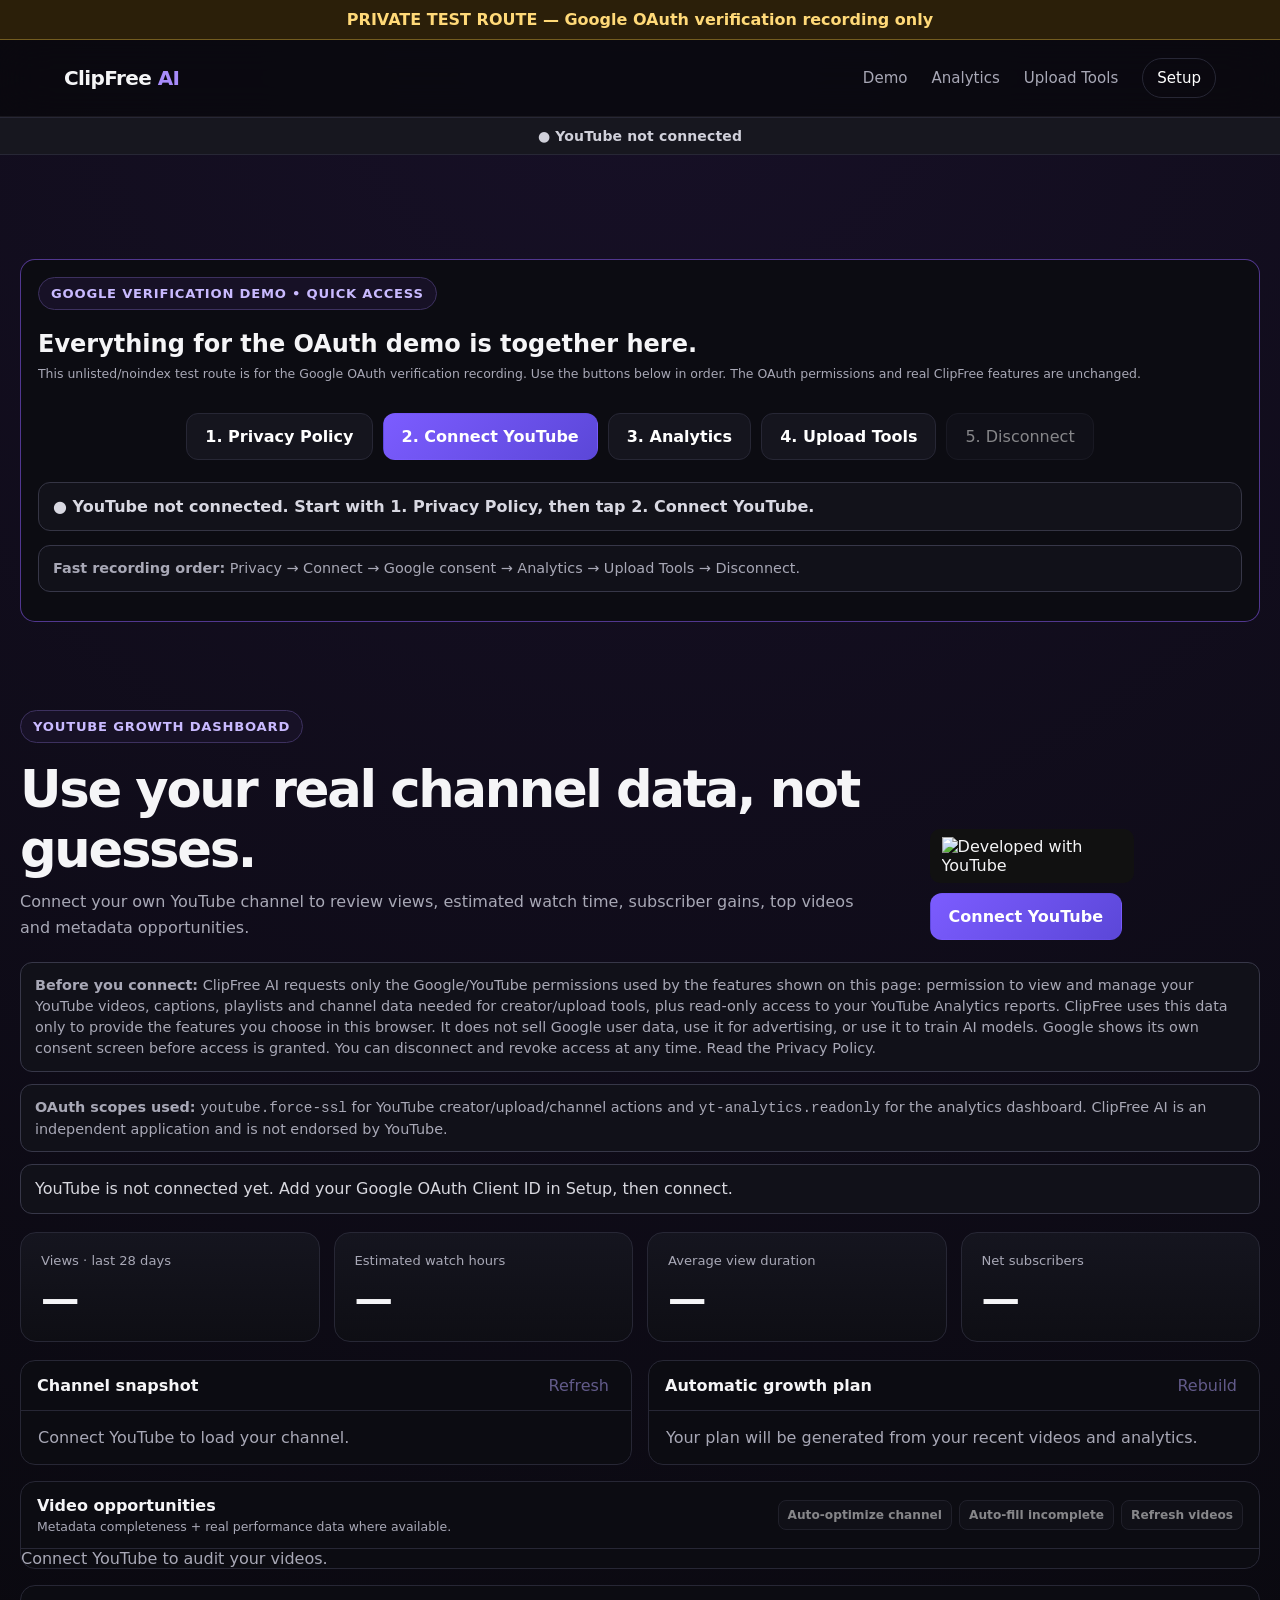
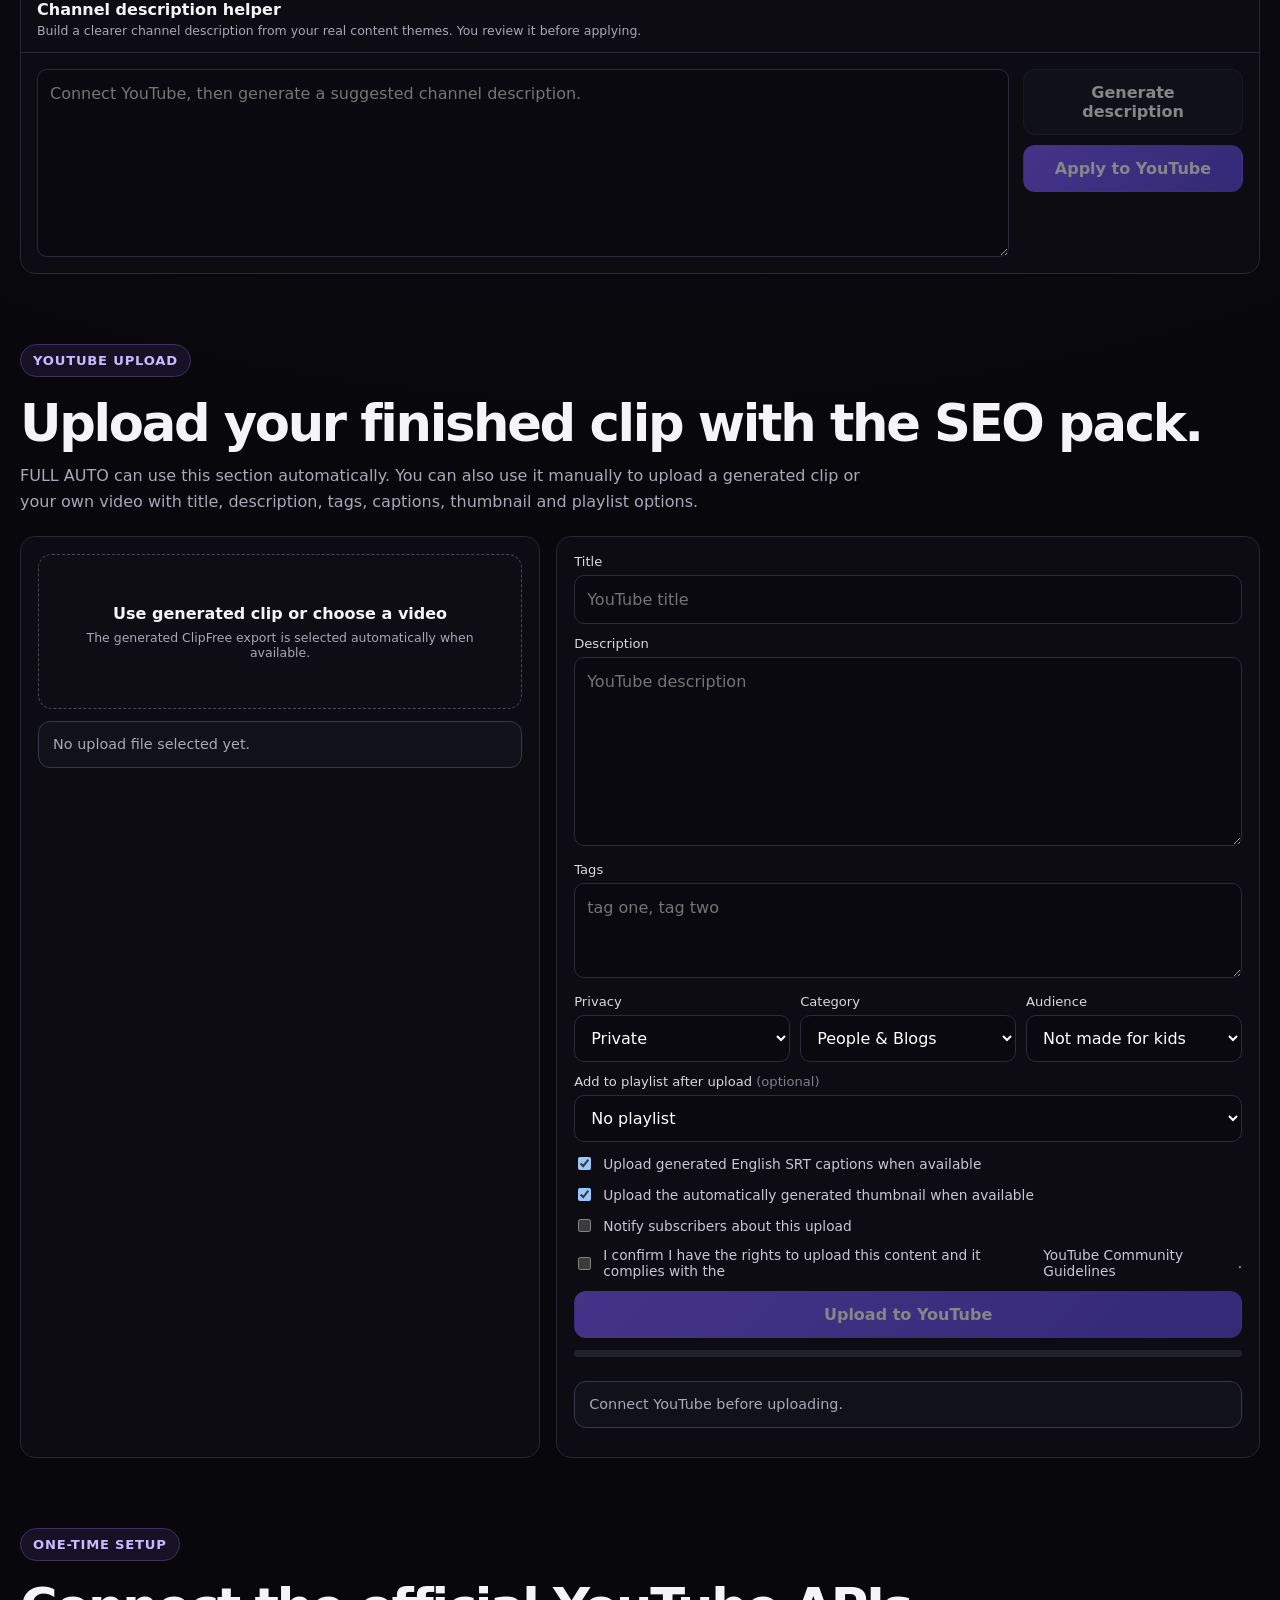
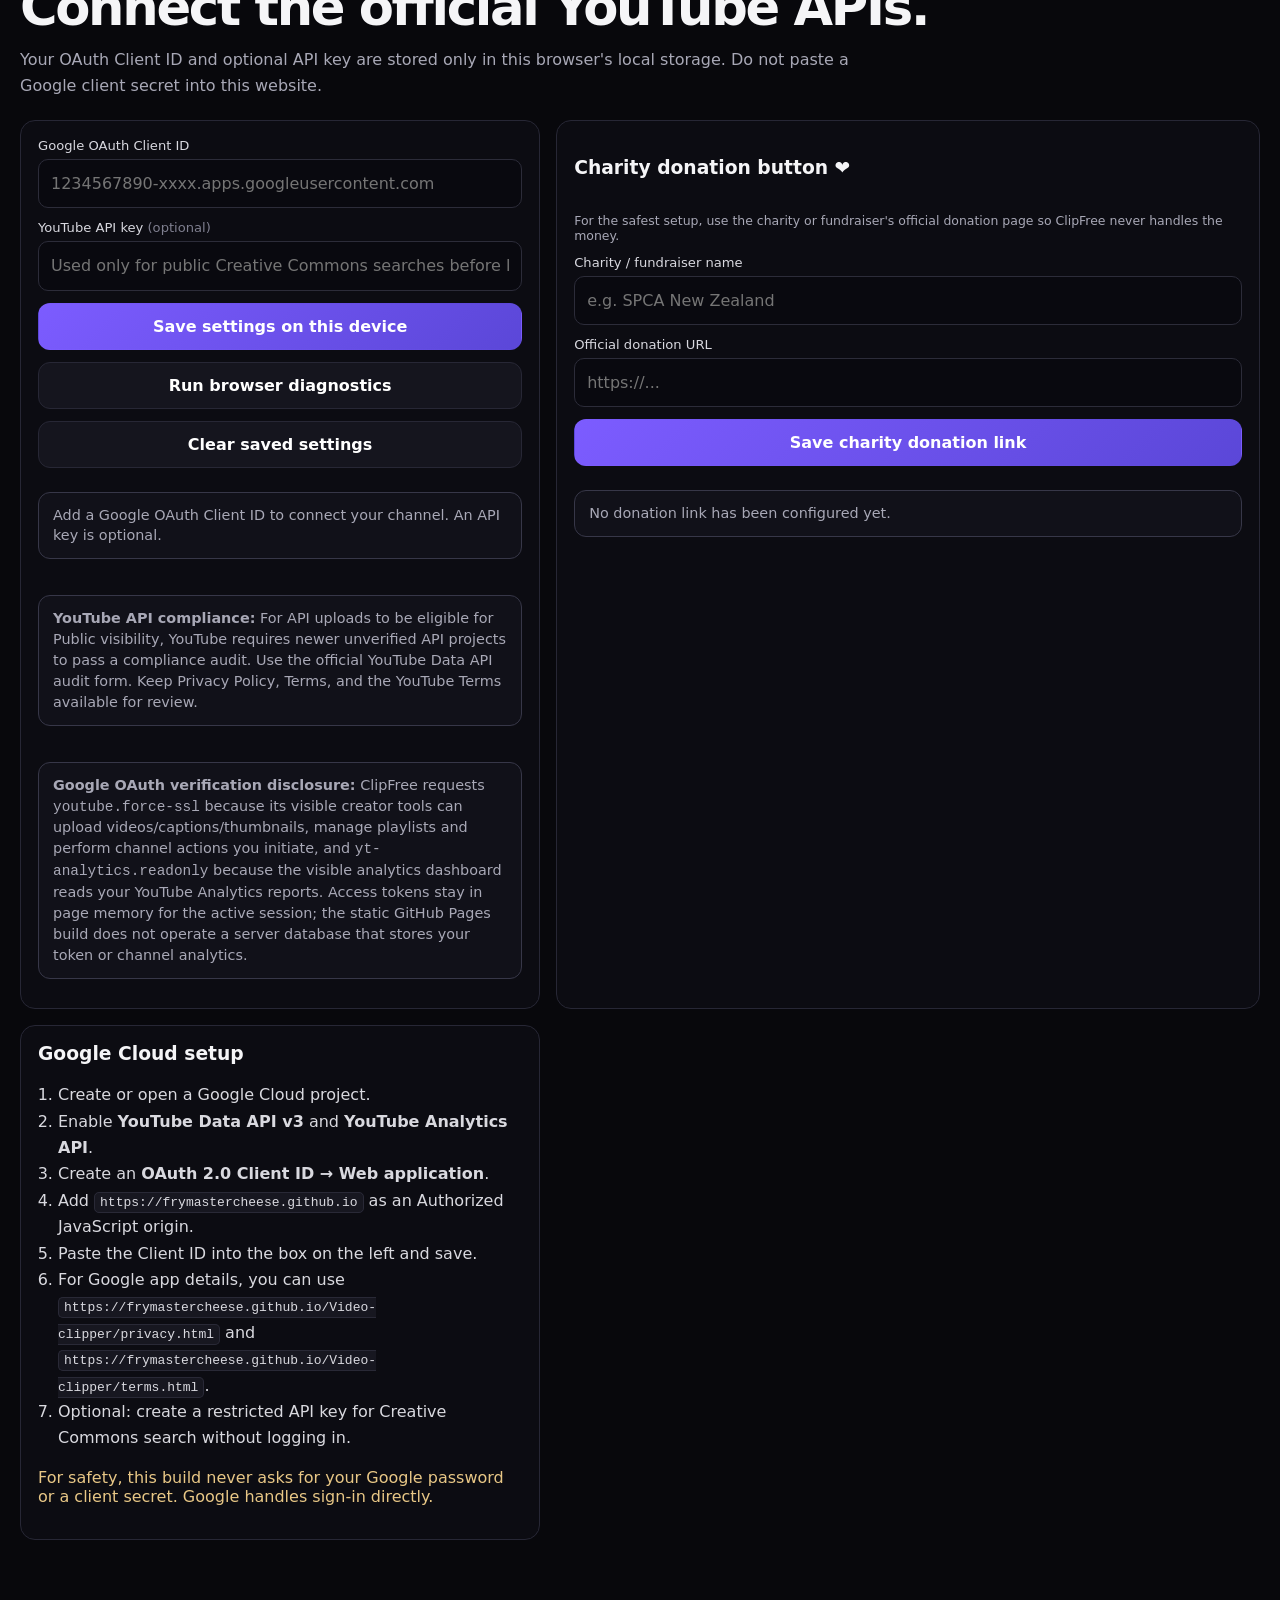
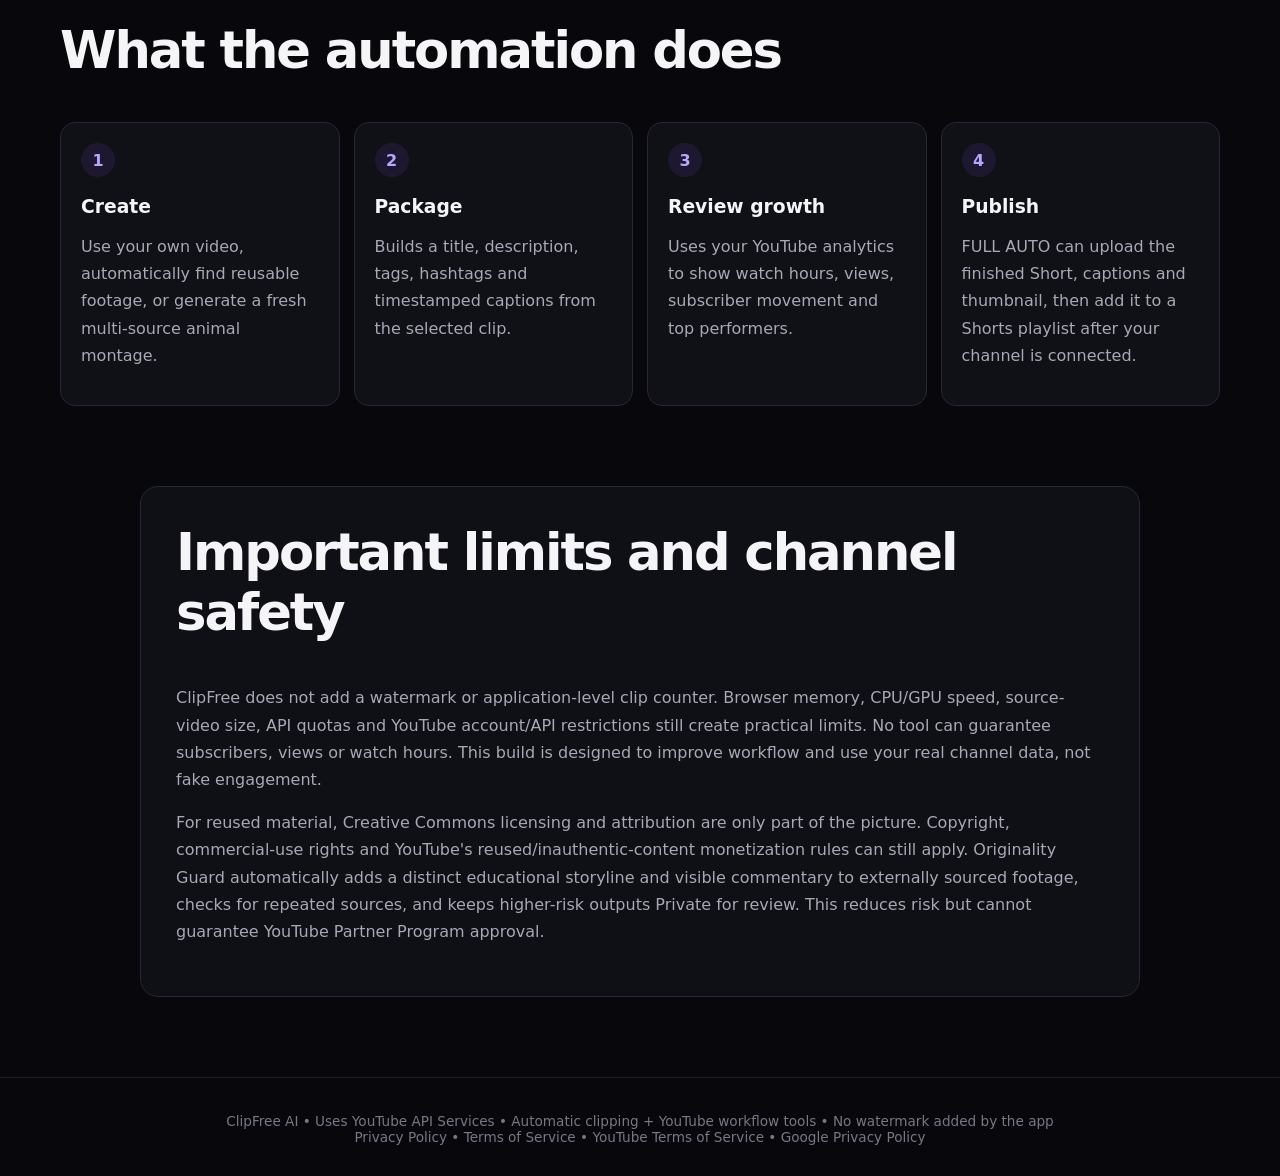
==== commit 80b582f9: "Add files via upload" ====
--- a/oauth-demo.html
+++ b/oauth-demo.html
@@ -44,6 +44,22 @@
       color:#ffd978;
       border-bottom:1px solid #735c20;
     }
+
+    #verification-demo, #youtube-growth, #upload, #setup { scroll-margin-top: 110px; }
+    .demo-state {
+      margin-top:14px;
+      padding:12px 14px;
+      border-radius:12px;
+      border:1px solid #353544;
+      background:#12121a;
+      color:#d8d8e2;
+      font-weight:700;
+      line-height:1.45;
+    }
+    .demo-state.good { border-color:#276b45; background:#10271b; color:#9ff2bf; }
+    .demo-state.warn { border-color:#735c20; background:#2a2110; color:#ffd978; }
+    .demo-state.bad { border-color:#7a3030; background:#2a1212; color:#ffb0b0; }
+
   </style>
 
 </head>
@@ -55,13 +71,8 @@
     <a class="brand" href="#">ClipFree <span>AI</span></a>
     <nav>
       <a href="#verification-demo">Demo</a>
-      <a href="#category-wizard">Categories</a>
-      <a href="#autopilot">Full Auto</a>
-      <a href="#animal-generator">Animal AI</a>
-      <a href="#studio">Clip Studio</a>
-      <a href="#youtube-growth">YouTube Growth</a>
-      <a href="#finder">Reusable Finder</a>
-      <a href="#donate">Donate ❤️</a>
+      <a href="#youtube-growth">Analytics</a>
+      <a href="#upload">Upload Tools</a>
       <a class="pill" href="#setup">Setup</a>
     </nav>
   </header>
@@ -96,11 +107,13 @@
 
           <div class="hero-actions" style="display:flex;flex-wrap:wrap;gap:10px;align-items:center">
             <a class="secondary" href="privacy.html">1. Privacy Policy</a>
-            <button id="demoConnectYoutube" class="primary" type="button">2. Connect YouTube</button>
+            <button id="demoConnectYoutube" class="primary" type="button" disabled>2. Loading YouTube…</button>
             <a class="secondary" href="#youtube-growth">3. Analytics</a>
             <a class="secondary" href="#upload">4. Upload Tools</a>
-            <button id="demoDisconnectYoutube" class="secondary" type="button">5. Disconnect</button>
-          </div>
+            <button id="demoDisconnectYoutube" class="secondary" type="button" disabled>5. Disconnect</button>
+          </div>
+
+          <div id="demoConnectionState" class="demo-state">Loading YouTube controls…</div>
 
           <div class="notice subtle" style="margin-top:14px">
             <strong>Fast recording order:</strong> Privacy → Connect → Google consent → Analytics → Upload Tools → Disconnect.
@@ -692,22 +705,104 @@
   <script type="module" src="category-pages.js"></script>
   <script>
     (() => {
-      const demoConnect = document.getElementById('demoConnectYoutube');
-      const demoDisconnect = document.getElementById('demoDisconnectYoutube');
-
-      demoConnect?.addEventListener('click', () => {
-        document.getElementById('connectYoutube')?.click();
+      const connectBtn = document.getElementById('demoConnectYoutube');
+      const disconnectBtn = document.getElementById('demoDisconnectYoutube');
+      const stateBox = document.getElementById('demoConnectionState');
+
+      function paint(status, detail = {}) {
+        if (!connectBtn || !disconnectBtn || !stateBox) return;
+
+        if (status === 'connected') {
+          const channel = detail.channelTitle ? ` — ${detail.channelTitle}` : '';
+          connectBtn.disabled = true;
+          connectBtn.textContent = '2. Connected ✓';
+          disconnectBtn.disabled = false;
+          stateBox.className = 'demo-state good';
+          stateBox.textContent = `✓ YouTube connected${channel}. Continue to 3. Analytics.`;
+          return;
+        }
+
+        if (status === 'connecting') {
+          connectBtn.disabled = true;
+          connectBtn.textContent = '2. Connecting…';
+          disconnectBtn.disabled = true;
+          stateBox.className = 'demo-state warn';
+          stateBox.textContent = 'Opening Google sign-in and waiting for authorization…';
+          return;
+        }
+
+        if (status === 'error') {
+          connectBtn.disabled = false;
+          connectBtn.textContent = '2. Connect YouTube';
+          disconnectBtn.disabled = true;
+          stateBox.className = 'demo-state bad';
+          stateBox.textContent = detail.message || 'Connection needs attention. Try Connect YouTube again.';
+          return;
+        }
+
+        connectBtn.disabled = false;
+        connectBtn.textContent = '2. Connect YouTube';
+        disconnectBtn.disabled = true;
+        stateBox.className = 'demo-state';
+        stateBox.textContent = '● YouTube not connected. Start with 1. Privacy Policy, then tap 2. Connect YouTube.';
+      }
+
+      async function waitForApi(timeout = 12000) {
+        const start = Date.now();
+        while (!window.ClipFreeYouTube) {
+          if (Date.now() - start > timeout) throw new Error('ClipFree YouTube controls did not finish loading. Refresh this page.');
+          await new Promise(resolve => setTimeout(resolve, 100));
+        }
+        return window.ClipFreeYouTube;
+      }
+
+      connectBtn?.addEventListener('click', async () => {
+        try {
+          const api = await waitForApi();
+          await api.connectYoutube();
+        } catch (err) {
+          paint('error', { message: err?.message || String(err) });
+        }
       });
 
-      demoDisconnect?.addEventListener('click', () => {
-        document.getElementById('disconnectYoutube')?.click();
+      disconnectBtn?.addEventListener('click', async () => {
+        try {
+          const api = await waitForApi();
+          api.disconnectYoutube();
+          paint('disconnected');
+          setTimeout(() => document.getElementById('verification-demo')?.scrollIntoView({ behavior:'smooth', block:'start' }), 150);
+        } catch (err) {
+          paint('error', { message: err?.message || String(err) });
+        }
       });
+
+      window.addEventListener('clipfree-youtube-state', (event) => {
+        paint(event.detail?.status || 'disconnected', event.detail || {});
+      });
+
+      window.addEventListener('clipfree-youtube-ready', async () => {
+        try {
+          const api = await waitForApi();
+          if (api.isConnected?.()) {
+            paint('connected', { channelTitle: api.getChannelTitle?.() || '' });
+          } else {
+            paint('disconnected');
+          }
+        } catch (err) {
+          paint('error', { message: err?.message || String(err) });
+        }
+      });
+
+      // Fallback in case the module became ready before this listener attached.
+      waitForApi().then(api => {
+        if (api.isConnected?.()) paint('connected', { channelTitle: api.getChannelTitle?.() || '' });
+        else paint('disconnected');
+      }).catch(err => paint('error', { message: err?.message || String(err) }));
     })();
   </script>
-
-  <script>
+<script>
     window.addEventListener('load', () => {
-      setTimeout(() => document.getElementById('verification-demo')?.scrollIntoView({block:'start'}), 250);
+      setTimeout(() => document.getElementById('verification-demo')?.scrollIntoView({block:'start'}), 450);
     });
   </script>
 
